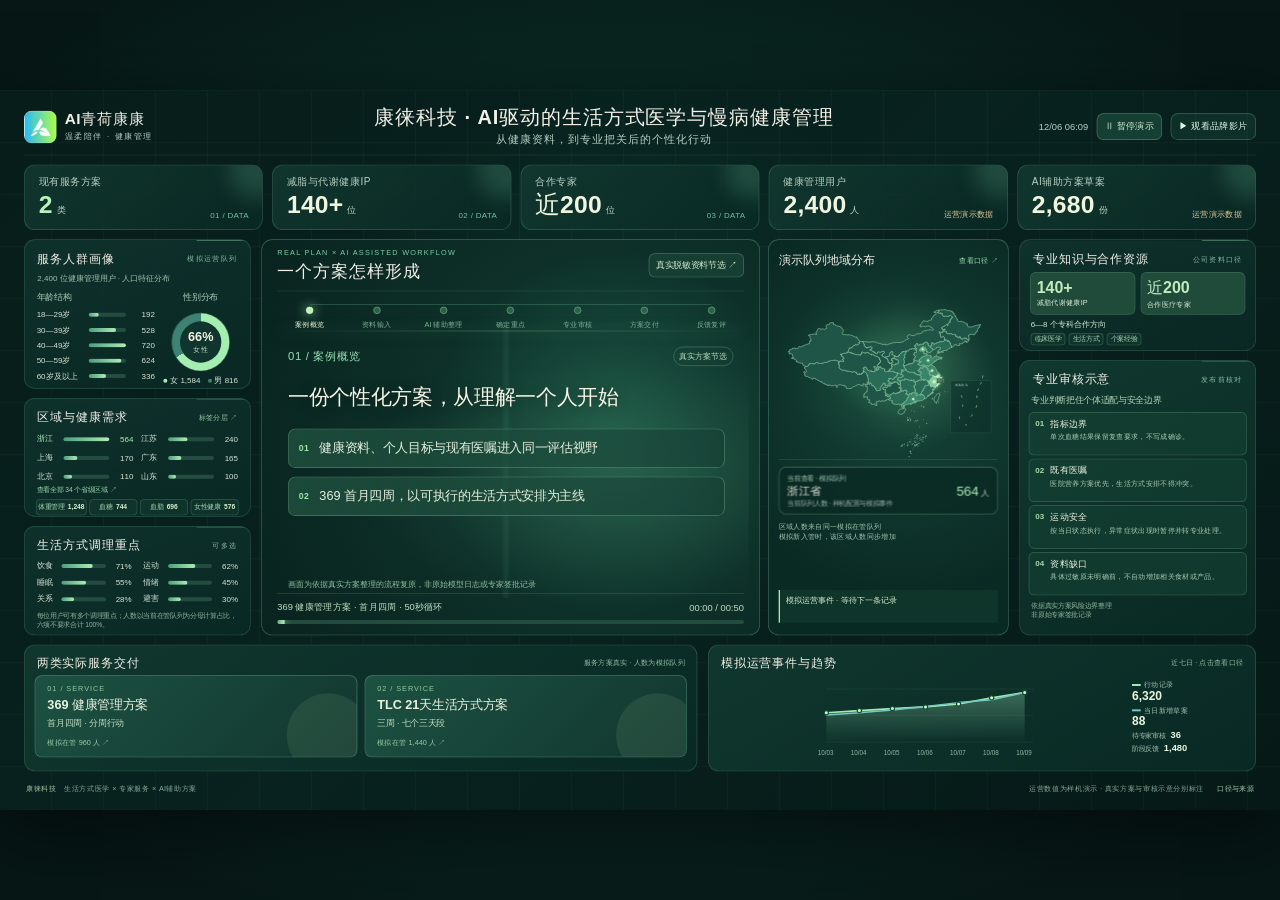
==== index.html @ 323fd31a "Publish V3 V4 and brand film" ====
<!doctype html>
<html lang="zh-CN">
<head>
  <meta charset="utf-8">
  <meta name="viewport" content="width=device-width,initial-scale=1">
  <meta name="theme-color" content="#071b19">
  <title>康徕科技 · AI健康服务动态数据大屏</title>
  <link rel="icon" href="assets/brand-icon.jpg">
  <link rel="stylesheet" href="style.css">
</head>
<body>
  <main id="screen" aria-label="康徕科技 AI健康服务动态数据大屏">
    <div class="loading">正在载入健康服务数据…</div>
  </main>
  <dialog id="detail-dialog" aria-labelledby="detail-title">
    <button class="close-detail" type="button" aria-label="关闭详情">×</button>
    <div class="detail-kicker">数据细分</div>
    <h2 id="detail-title"></h2>
    <div id="detail-content"></div>
  </dialog>
  <script type="module" src="app.js"></script>
</body>
</html>
---- style.css ----
:root{color-scheme:dark;font-family:"PingFang SC","Hiragino Sans GB","Microsoft YaHei",sans-serif;background:#061715;color:#f3f0e7;font-synthesis:none}
*{box-sizing:border-box}
html,body{margin:0;width:100%;height:100%;overflow:hidden}
body{background:radial-gradient(ellipse at 48% 46%,#103b36 0,#092823 42%,#061715 82%)}
button,a{font:inherit}button{cursor:pointer}
#screen{position:absolute;left:50%;top:50%;width:1920px;height:1080px;padding:28px 36px 20px;transform-origin:center center;background:radial-gradient(circle at 49% 38%,rgba(21,98,83,.25),transparent 37%),linear-gradient(135deg,#071d1a,#08221f 50%,#061917);display:grid;grid-template-rows:70px 98px 594px 190px 24px;gap:14px;overflow:hidden;box-shadow:0 30px 100px #0008}
#screen::before{content:"";position:absolute;inset:0;background-image:linear-gradient(90deg,transparent 97%,#b1dac908 98%),linear-gradient(0deg,transparent 97%,#b1dac908 98%);background-size:78px 78px;pointer-events:none}
#screen>*{position:relative;z-index:1;min-width:0}
.loading{display:grid;place-items:center;font-size:28px;color:#b6d3c8;grid-row:1/-1}
.topbar{display:flex;align-items:center;gap:22px;border-bottom:1px solid #7dbca339;padding-bottom:15px}
.brand{display:flex;align-items:center;gap:12px;width:330px;flex:none}
.brand img{width:49px;height:49px;object-fit:cover;border-radius:12px}
.brand-name{font-size:23px;font-weight:700;letter-spacing:.04em;line-height:1.1}
.brand-sub{font-size:12px;letter-spacing:.2em;color:#b4d2c3;margin-top:5px}
.title-wrap{flex:1;min-width:0;text-align:center}
.title-wrap h1{font-size:33px;letter-spacing:.09em;line-height:1.1;margin:0;white-space:nowrap;font-weight:600}
.title-wrap p{font-size:15px;color:#b6ccbf;letter-spacing:.13em;margin:8px 0 0}
.top-actions{display:flex;justify-content:flex-end;align-items:center;gap:13px;width:330px;flex:none}
.clock{font-variant-numeric:tabular-nums;color:#b6d1c4;font-size:14px;min-width:105px;text-align:right}
.video-link{padding:11px 17px;color:#daf8e4;background:#2c695835;border:1px solid #66b49473;border-radius:11px;text-decoration:none;font-size:15px;white-space:nowrap;transition:.25s}
.video-link:hover,.video-link:focus-visible{background:#3c886851;border-color:#9ff1b8}
.metrics{display:grid;grid-template-columns:1.38fr 1fr 1fr 1fr 1.15fr;gap:14px}
.metric{position:relative;text-align:left;border:1px solid #78bba04c;background:linear-gradient(140deg,#123a31db,#092a25cb);border-radius:16px;padding:14px 21px;overflow:hidden;transition:.25s}
.metric::before{content:"";position:absolute;width:85px;height:85px;right:-35px;top:-35px;background:#8ee4b42a;border-radius:50%;filter:blur(15px)}
.metric:hover,.metric:focus-visible{border-color:#a8efbb;transform:translateY(-2px)}
.metric-label{display:block;color:#b9d0c1;font-size:15px;letter-spacing:.05em;white-space:nowrap}
.metric-value{display:block;color:#f0f5df;font-size:37px;line-height:1.15;font-weight:650;margin-top:4px;font-variant-numeric:tabular-nums;letter-spacing:.01em}
.metric:first-child .metric-value{color:#b9f2bf}
.metric-unit{font-size:14px;color:#bed7c4;margin-left:6px;font-weight:400}
.metric-index{position:absolute;right:20px;bottom:14px;font-size:12px;color:#77bca1;letter-spacing:.14em}
.middle{display:grid;grid-template-columns:340px 1fr 355px;gap:16px;min-height:0}
.left-column,.right-column{display:grid;gap:14px;min-height:0}
.left-column{grid-template-rows:224px 178px 164px}
.right-column{grid-template-rows:176px 154px 236px}
.panel{border:1px solid #6eaa944b;border-radius:16px;background:linear-gradient(160deg,#10342ee0,#0a2925df);min-width:0;min-height:0;overflow:hidden;position:relative}
.panel::after{content:"";position:absolute;right:0;top:0;width:80px;height:1px;background:#a7e6bd8c}
.panel-head{display:flex;align-items:center;justify-content:space-between;padding:16px 19px 10px;min-height:48px}
.panel-head h2{font-size:18px;font-weight:600;letter-spacing:.08em;margin:0}
.panel-head span{font-size:11px;color:#84bda3;letter-spacing:.14em}
.panel-note{font-size:12px;color:#a1c1af;margin:0 19px 10px;line-height:1.4}
.profile-grid{display:grid;grid-template-columns:1.35fr .85fr;gap:13px;padding:0 18px}
.small-title{font-size:13px;color:#a8cbb8;margin-bottom:9px}
.age-row{display:grid;grid-template-columns:72px 1fr 37px;align-items:center;gap:6px;margin-bottom:6px;color:#d5e2d4;font-size:12px;white-space:nowrap}
.age-row .track,.lifestyle-row .track,.region-row .track{height:6px;background:#244c41;border-radius:9px;overflow:hidden}
.age-row .fill,.lifestyle-row .fill,.region-row .fill{height:100%;border-radius:9px;background:linear-gradient(90deg,#4b9c7e,#adecb4)}
.age-row strong{font-size:12px;text-align:right;font-variant-numeric:tabular-nums;font-weight:500}
.gender-wrap{display:flex;flex-direction:column;align-items:center;gap:6px}
.donut{width:86px;height:86px;border-radius:50%;display:grid;place-items:center;background:conic-gradient(#a5eeb2 0 var(--female),#3d8273 var(--female) 100%);box-shadow:0 0 0 1px #77bda05c}
.donut-inner{width:62px;height:62px;border-radius:50%;background:#10352e;display:grid;place-items:center;text-align:center;font-size:11px;color:#bad8c5;line-height:1.2}
.donut-inner strong{font-size:19px;color:#f3f2df;font-weight:600}
.gender-legend{display:flex;gap:11px;font-size:12px;color:#d7e7db;white-space:nowrap}.gender-legend b{font-weight:500}.female-dot,.male-dot{display:inline-block;width:6px;height:6px;border-radius:50%;margin-right:4px;vertical-align:middle}.female-dot{background:#a5eeb2}.male-dot{background:#3d8273}
.region-list{display:grid;grid-template-columns:1fr 1fr;gap:7px 12px;padding:0 18px}
.region-row{display:grid;grid-template-columns:35px 1fr 31px;gap:5px;align-items:center;border:0;background:transparent;color:#d7e5d8;padding:2px 0;text-align:left;font-size:12px}.region-row:hover,.region-row.active{color:#adf0b8}.region-row strong{text-align:right;font-weight:500}
.region-all{display:block;margin:3px 18px 0;padding:0;border:0;background:transparent;color:#9bd5ac;font-size:10px;text-align:left}.region-all:hover{text-decoration:underline}
.mini-link{font-size:11px;color:#91c9a5;background:transparent;border:0;padding:0}.mini-link:hover{text-decoration:underline}.need-chips{display:grid;grid-template-columns:repeat(4,1fr);gap:4px;margin:7px 17px 0}.need-chips button{font-size:10px;color:#a7d6b6;border:1px solid #5ca08464;border-radius:6px;padding:4px 2px;background:#1945375c;white-space:nowrap}.need-chips strong{font-weight:600;color:#d9f2cf;margin-left:2px}.need-chips button:hover{border-color:#a5dfad}
.lifestyle-grid{display:grid;grid-template-columns:1fr 1fr;gap:8px 17px;padding:0 18px}.lifestyle-row{display:grid;grid-template-columns:31px 1fr 33px;gap:6px;align-items:center;font-size:12px;color:#d7e4d6}.lifestyle-row strong{font-weight:500;text-align:right}.lifestyle-note{font-size:10px;color:#90b29f;padding:10px 18px 0;line-height:1.35}
.map-panel{background:radial-gradient(circle at 51% 48%,#16443a,#0b2924 70%);border:1px solid #76b69d5c;border-radius:16px;position:relative;overflow:hidden;display:grid;grid-template-rows:62px 1fr 92px}
.map-top{display:flex;align-items:flex-start;justify-content:space-between;padding:15px 20px 0;z-index:2}
.map-top h2{font-size:21px;margin:0;letter-spacing:.08em;font-weight:600}.map-top p{margin:6px 0 0;font-size:12px;color:#9ec3ad;letter-spacing:.04em}
.map-tabs{display:flex;gap:6px}.map-tab{padding:7px 10px;border-radius:7px;background:#2b5c4b69;color:#a8d5ba;font-size:12px;border:1px solid #70a78a52}.map-tab.active{background:#3779637c;border-color:#8ddab1;color:#e8fae4}
.map-content{min-height:0;position:relative}
.map-halo{position:absolute;inset:4% 13% 4% 9%;background:radial-gradient(ellipse,#3f9b7250,transparent 64%);filter:blur(22px);pointer-events:none}
#map-svg-host{position:absolute;inset:0}
#china-map{display:block;width:100%;height:100%;position:relative;z-index:1}
.province{fill:#1e5546;stroke:#82b898;stroke-width:1.2;vector-effect:non-scaling-stroke;transition:fill .4s,stroke .4s,filter .4s;cursor:pointer}
.province.tier-low{fill:#1e5546}.province.tier-mid{fill:#286c58}.province.tier-high{fill:#368568}.province:hover{fill:#428e6a;stroke:#c9f3ba}.province.active{fill:#7bc89a;stroke:#e9ffd0;filter:drop-shadow(0 0 8px #9ff4a7a8)}
.islands{fill:none;stroke:#74aa91;stroke-width:1.1;vector-effect:non-scaling-stroke;opacity:.8}
.map-label{font-size:14px;fill:#e7f7db;letter-spacing:1px;paint-order:stroke;stroke:#124031;stroke-width:3px;pointer-events:none}.map-muted-label{font-size:10px;fill:#a9ccba;letter-spacing:1px;pointer-events:none}
.map-pulse{fill:#b4f8af;stroke:#eaffdc;stroke-width:2;filter:drop-shadow(0 0 6px #d6ffc2)}
.map-info{position:absolute;z-index:2;right:16px;top:23px;width:194px;padding:13px 15px;border-radius:12px;background:#09251fda;border:1px solid #8aca9b77;backdrop-filter:blur(5px)}.map-info-label{font-size:12px;color:#a7c7b1}.map-info-name{font-size:21px;margin:4px 0 2px;font-weight:600}.map-info-value{font-size:23px;color:#b6f1bd;font-variant-numeric:tabular-nums}.map-info-value small{font-size:12px;color:#c7dbc9;margin-left:4px}.map-info-note{font-size:11px;color:#9eb6a9;line-height:1.3;margin-top:3px}
.map-legend{position:absolute;left:18px;bottom:8px;font-size:11px;color:#aac8b6;z-index:2}.map-legend i{display:inline-block;width:9px;height:9px;margin:0 4px 0 12px;border-radius:2px}.map-legend i:first-child{margin-left:0}.map-legend i.high{background:#368568}.map-legend i.mid{background:#286c58}.map-legend i.low{background:#1e5546}
.demand-strip{display:grid;grid-template-columns:1fr 1fr;gap:10px;margin:0 17px 13px}.demand-card{border:1px solid #689d7b5a;background:#0b2c27c7;border-radius:10px;padding:9px 13px;text-align:left;color:inherit;display:flex;align-items:center;justify-content:space-between;transition:.2s}.demand-card:hover{background:#164338}.demand-card span{font-size:12px;color:#bed3c0}.demand-card small{display:block;color:#82aa92;margin-top:5px;font-size:10px}.demand-card strong{color:#d0f4c8;font-size:23px;font-weight:600;white-space:nowrap;margin-left:10px}
.resource-list{padding:0 18px;display:grid;gap:7px}.resource-row{display:flex;justify-content:space-between;align-items:center;border:0;background:transparent;color:#dfecdc;text-align:left;padding:3px 0;gap:8px}.resource-row span{font-size:13px}.resource-row strong{color:#b6edbb;font-weight:600;font-size:16px;white-space:nowrap}.resource-row:hover span{text-decoration:underline}.resource-foot{font-size:11px;color:#96bba4;margin:7px 18px 0;line-height:1.3}
.knowledge-list{display:grid;gap:4px;padding:0 18px}.knowledge-row{display:flex;align-items:center;gap:9px;border:1px solid #5a9b7d48;border-radius:7px;padding:6px 9px;text-align:left;background:#1c493965;color:#e3ebdb}.knowledge-row:hover{background:#2c6b4b88}.knowledge-row b{font-size:12px;white-space:nowrap;font-weight:600;color:#c5efbf}.knowledge-row span{font-size:11px;color:#b4cbb8;white-space:nowrap;overflow:hidden;text-overflow:ellipsis}.knowledge-dot{width:6px;height:6px;background:#98dbaa;border-radius:50%;flex:none}
.ai-panel .panel-head{padding-bottom:6px}.ai-flow{display:grid;grid-template-columns:repeat(4,1fr);padding:0 15px;gap:0;position:relative;margin:2px 0 11px}.ai-flow::before{content:"";position:absolute;left:31px;right:31px;top:16px;height:1px;background:#4a9a75}.ai-flow::after{content:"";position:absolute;left:32px;right:65%;top:15px;height:2px;background:linear-gradient(90deg,transparent,#c1ffc8,transparent);filter:drop-shadow(0 0 5px #b8ffc1);animation:flow 4s linear infinite}.ai-step{position:relative;z-index:1;text-align:center;color:#87b39b;font-size:11px}.ai-step i{display:block;width:10px;height:10px;margin:11px auto 9px;border-radius:50%;background:#31674d;border:1px solid #83b99b}.ai-step.active{color:#e7f7df}.ai-step.active i{background:#c1ffc3;box-shadow:0 0 11px #baf9bd}.ai-step.done i{background:#73be92}
@keyframes flow{0%{transform:translateX(0);opacity:.1}50%{opacity:1}100%{transform:translateX(440px);opacity:0}}
.task-box{margin:0 17px;background:#0b2b25;border:1px solid #6ea7896e;border-radius:10px;padding:10px 12px;min-height:68px}.task-id{font-size:11px;color:#8abf9c;letter-spacing:.08em}.task-summary{font-size:13px;color:#e2eddc;line-height:1.3;margin-top:4px}.task-status{font-size:11px;color:#a9d8ae;margin-top:5px}.ai-stats{display:flex;justify-content:space-between;margin:8px 19px;color:#a8c2ad;font-size:11px}.ai-stats strong{color:#e1efda;font-size:13px;font-weight:500;margin-left:4px}
.latest-event{font-size:10px;color:#8ab59b;white-space:nowrap;overflow:hidden;text-overflow:ellipsis;margin:0 19px}
.bottom{display:grid;grid-template-columns:1.23fr 1fr;gap:16px;min-height:0}.service-panel,.trend-panel{border:1px solid #72a99054;border-radius:16px;background:linear-gradient(150deg,#10372e,#092924);overflow:hidden;min-height:0}.bottom-head{display:flex;align-items:center;justify-content:space-between;padding:14px 18px 7px}.bottom-head h2{font-size:18px;margin:0;font-weight:600;letter-spacing:.07em}.bottom-head span{font-size:11px;color:#8fbda2}.service-grid{display:grid;grid-template-columns:repeat(4,1fr);gap:9px;padding:0 15px 14px}.service-card{height:123px;border:1px solid #689f8063;border-radius:10px;background:linear-gradient(150deg,#184a3d,#11352e);color:inherit;text-align:left;padding:14px 13px;position:relative;overflow:hidden;transition:.25s}.service-card:hover{transform:translateY(-3px);border-color:#a9e8af}.service-card::after{content:"";position:absolute;right:-21px;bottom:-26px;width:80px;height:80px;border-radius:50%;background:#b1f3b412;filter:blur(4px)}.service-card.blue::after{background:#8ed8db24}.service-card.gold::after{background:#d9c98924}.service-card.rose::after{background:#ddb5bd24}.service-number{font-size:25px;color:#c5f2c1;line-height:1;font-weight:600}.service-number small{font-size:11px;font-weight:400;color:#9bc5aa;margin-left:4px}.service-name{font-size:14px;font-weight:600;margin-top:11px;white-space:nowrap}.service-sub{font-size:11px;color:#a8c4ae;margin-top:7px;white-space:nowrap}
.trend-body{display:grid;grid-template-columns:1fr 160px;gap:3px;padding:0 13px 8px;height:132px;min-height:0}#trend-svg-host{height:100%;min-height:0;overflow:hidden}.trend-chart{display:block;width:100%;height:100%}.chart-grid{stroke:#6aa68636;stroke-width:1}.chart-line{fill:none;stroke:#a2e9b1;stroke-width:3;stroke-linejoin:round;stroke-linecap:round}.chart-area{fill:url(#chartFade)}.chart-line-alt{fill:none;stroke:#73c8c2;stroke-width:2.5;stroke-linejoin:round;stroke-linecap:round}.chart-point{fill:#c7f6c5;stroke:#174638;stroke-width:2}.axis-label{font-size:11px;fill:#8fb9a2}.trend-side{display:flex;flex-direction:column;justify-content:center;gap:7px;font-size:11px;color:#a3c3ad}.trend-side strong{display:block;color:#e8f6de;font-size:22px;line-height:1.1;font-weight:600}.trend-key{display:inline-block;width:13px;height:3px;background:#a2e9b1;margin-right:5px;vertical-align:middle}.trend-key.alt{background:#73c8c2}
.footer{display:flex;justify-content:space-between;align-items:center;font-size:11px;color:#86ad97;letter-spacing:.04em;padding:0 3px}.footer strong{font-weight:500;color:#aac6ab}.footer-right{display:flex;gap:20px}.footer button{border:0;background:transparent;color:#a2cdb0;padding:0;cursor:pointer;font-size:11px}.footer button:hover{text-decoration:underline}
.brand{width:282px}.top-actions{width:390px}.title-wrap h1{font-size:30px;letter-spacing:.045em}.title-wrap p{font-size:16px}.clock{min-width:82px}.playback-control{padding:10px 11px;color:#d4f0d6;background:#143f32;border:1px solid #70b58e80;border-radius:10px;font-size:14px;white-space:nowrap}.playback-control:hover,.playback-control:focus-visible{border-color:#b4eebb;background:#1c5c43}.video-link{padding:10px 12px;font-size:14px}
.metrics{grid-template-columns:repeat(5,1fr)}.metric-index{letter-spacing:.04em}.metric:nth-last-child(-n+2) .metric-index{color:#e0c894}
.center-panel{display:grid;grid-template-columns:minmax(0,2.07fr) minmax(0,1fr);gap:12px;min-width:0;min-height:0}
.case-panel,.mini-map-panel{border:1px solid #79b99c6d;border-radius:16px;background:radial-gradient(circle at 58% 40%,#164438,#092923 75%);position:relative;min-width:0;min-height:0;overflow:hidden}
.case-panel{display:grid;grid-template-rows:77px 67px minmax(0,1fr) 40px 6px;padding:0 23px 16px;background:radial-gradient(circle at 71% 49%,#1d5846 0,#0d3028 46%,#09231f 100%)}
.case-panel::before{content:"";position:absolute;inset:125px 16px 55px;background:radial-gradient(ellipse at 74% 58%,#8fd9a51c,transparent 55%),linear-gradient(90deg,transparent 48%,#8ce4af12 49%,transparent 50%);pointer-events:none}
.case-head{display:flex;align-items:center;justify-content:space-between;gap:12px;border-bottom:1px solid #86b89b45;position:relative}.case-eyebrow{color:#7acda9;font-size:11px;letter-spacing:.17em}.case-head h2{font-size:25px;letter-spacing:.08em;margin:5px 0 0;font-weight:600}.case-head button{background:#173e32;border:1px solid #78b99373;border-radius:9px;color:#cbe8cd;font-size:13px;padding:8px 10px;white-space:nowrap}.case-head button:hover{border-color:#c0f3c5}
.case-rail{display:grid;grid-template-columns:repeat(7,1fr);align-items:center;position:relative;gap:3px}.case-rail::before{content:"";position:absolute;top:19px;left:7%;right:7%;height:1px;background:#5a9d7d81}.case-rail::after{content:"";position:absolute;top:18px;left:7%;width:var(--stage-progress);height:3px;background:linear-gradient(90deg,#6db88e,#c5f5b8);box-shadow:0 0 10px #9fe6ab;transition:width .75s ease}.case-rail-step{text-align:center;color:#7fae95;font-size:11px;position:relative;z-index:1;white-space:nowrap}.case-rail-step i{display:block;width:11px;height:11px;margin:13px auto 8px;border-radius:50%;background:#2a6249;border:1px solid #76a988}.case-rail-step.active{color:#f1f9df}.case-rail-step.active i{background:#c0f2b8;border-color:#e3ffd1;box-shadow:0 0 18px #a5edab}.case-rail-step.done i{background:#73ba8c}
#case-frame-host{min-height:0;position:relative}.case-frame{position:relative;z-index:1;height:100%;padding:16px 16px 8px;animation:caseEnter .75s ease both}.case-kicker{display:flex;align-items:center;justify-content:space-between;color:#96e2b5;font-size:17px;letter-spacing:.06em}.case-kicker span{font-size:12px;color:#bdd9bb;border:1px solid #77ad8e80;padding:5px 8px;border-radius:999px;letter-spacing:0}.case-frame h3{font-size:31px;line-height:1.35;font-weight:600;max-width:670px;margin:26px 0 26px;color:#f7f6e9;text-shadow:0 2px 20px #0005}.case-points{display:grid;gap:13px;max-width:655px}.case-point{display:flex;align-items:center;gap:15px;min-height:59px;padding:11px 15px;background:linear-gradient(90deg,#235844b3,#164035a3);border:1px solid #78b78d7c;border-radius:11px;font-size:19px;line-height:1.4;color:#e4f0de;animation:caseEnter .6s ease both}.case-point:nth-child(2){animation-delay:.18s}.case-point:nth-child(3){animation-delay:.36s}.case-point b{font-size:13px;color:#a0e5a9;letter-spacing:.06em}.case-boundary{position:absolute;left:16px;right:16px;bottom:4px;color:#91bea2;font-size:12px;line-height:1.3}.case-bottom{display:flex;justify-content:space-between;align-items:center;color:#c1dec2;font-size:14px;border-top:1px solid #82b49b3d}.case-bottom span:last-child{font-variant-numeric:tabular-nums}.case-progress{height:6px;border-radius:9px;background:#224c3d;overflow:hidden}.case-progress span{display:block;height:100%;width:0;background:linear-gradient(90deg,#64a987,#b6efb7);box-shadow:0 0 12px #baf0b4}
@keyframes caseEnter{from{opacity:0;transform:translateY(11px)}to{opacity:1;transform:translateY(0)}}
.mini-map-panel{display:flex;flex-direction:column;padding:18px 15px;gap:10px}.mini-map-head{display:flex;align-items:center;justify-content:space-between;gap:5px}.mini-map-head h2{font-size:18px;margin:0;white-space:nowrap}.mini-map-head button{background:transparent;border:0;color:#9cdeae;font-size:11px;padding:0;white-space:nowrap}.mini-map-visual{height:278px;position:relative;flex:none;background:radial-gradient(ellipse at center,#28684b61,transparent 69%);border-bottom:1px solid #65997748}.mini-map-panel #map-svg-host{position:absolute;inset:0}.mini-map-panel .map-info{position:static;right:auto;top:auto;width:auto;margin:0;padding:10px 12px;display:grid;grid-template-columns:1fr auto;column-gap:7px;align-items:center;background:#0a2a24cc}.mini-map-panel .map-info-label{grid-column:1/-1;font-size:10px}.mini-map-panel .map-info-name{font-size:17px;margin:0}.mini-map-panel .map-info-value{font-size:20px;text-align:right}.mini-map-panel .map-info-note{grid-column:1/-1;font-size:10px;margin:0}.mini-map-caption{font-size:11px;color:#9fc5ac;line-height:1.45}.demo-event{margin-top:auto;border-left:2px solid #a8e7ad;padding:8px 9px;background:#1b48385c;color:#d6eed2;font-size:12px;line-height:1.45;min-height:49px}.map-pulse.event-pulse{animation:eventPing 2.2s ease-out 1}@keyframes eventPing{0%{transform:scale(.75);filter:drop-shadow(0 0 0 #d6ffc2)}45%{transform:scale(1.7);filter:drop-shadow(0 0 12px #d6ffc2)}100%{transform:scale(1);filter:drop-shadow(0 0 6px #d6ffc2)}}
.right-column{grid-template-rows:167px minmax(0,1fr)}.right-column #audit-host{min-height:0}.resource-panel .panel-head{padding-bottom:6px}.resource-highlight{display:grid;grid-template-columns:1fr 1fr;gap:8px;padding:0 15px}.resource-highlight button{display:flex;flex-direction:column;align-items:flex-start;justify-content:center;gap:1px;min-height:62px;background:#204a3a;border:1px solid #6fa68659;border-radius:9px;padding:7px 9px;color:#dcebd9}.resource-highlight strong{color:#c1edbc;font-size:24px;font-weight:600}.resource-highlight span{font-size:11px;white-space:nowrap}.resource-band{color:#d4ebd0;font-size:12px;padding:7px 16px 1px}.knowledge-inline{color:#8fb69f;font-size:10px;padding:3px 16px;white-space:nowrap}
.audit-panel{height:100%;background:linear-gradient(150deg,#10382f,#092922);transition:border-color .5s,box-shadow .5s}.audit-panel.audit-focus{border-color:#b5ebaf;box-shadow:0 0 30px #a4e6a025 inset}.audit-intro{font-size:13px;color:#b4d4b8;padding:0 17px 9px}.audit-list{display:grid;gap:5px;padding:0 13px}.audit-item{display:flex;align-items:flex-start;gap:9px;border:1px solid #6aa1806b;background:#17443587;padding:7px 9px;border-radius:8px;min-height:65px}.audit-item b{color:#a9d9aa;font-size:12px;padding-top:2px}.audit-item strong{font-size:14px;color:#edf2e5}.audit-item p{font-size:11px;line-height:1.4;color:#accbb5;margin:3px 0 0}.audit-foot{font-size:10px;color:#8fb79e;line-height:1.35;padding:9px 17px}.audit-focus .audit-item{animation:caseEnter .55s ease both}.audit-focus .audit-item:nth-child(2){animation-delay:.2s}.audit-focus .audit-item:nth-child(3){animation-delay:.4s}.audit-focus .audit-item:nth-child(4){animation-delay:.6s}
.program-grid{display:grid;grid-template-columns:1fr 1fr;gap:11px;padding:0 15px}.program-card{height:123px;text-align:left;background:linear-gradient(135deg,#1c5242,#12362f);border:1px solid #78b49380;border-radius:11px;padding:13px 18px;color:#eaf0df;display:flex;flex-direction:column;align-items:flex-start;position:relative;overflow:hidden}.program-card::after{content:"";position:absolute;right:-20px;bottom:-30px;width:125px;height:125px;border-radius:50%;background:#c4efac17}.program-card:hover{border-color:#b9edb9;background:#205b47}.program-index{color:#91c9a1;font-size:11px;letter-spacing:.13em}.program-card strong{font-size:19px;margin-top:6px;white-space:nowrap}.program-cycle{font-size:13px;color:#c1dbbf;margin-top:5px}.program-count{font-size:11px;color:#9ccaa7;margin-top:auto}.trend-body{grid-template-columns:1fr 172px}.trend-side{gap:3px}.trend-side strong{font-size:18px}.trend-side>div:nth-child(n+3){font-size:10px}.trend-side>div:nth-child(n+3) strong{display:inline;font-size:14px;margin-left:5px}
.replay-overlay{position:absolute!important;inset:0;z-index:10!important;display:grid;place-items:center;background:#061d19e6;color:#e6f5df;font-size:34px;letter-spacing:.06em;opacity:0;pointer-events:none;transition:opacity .35s}.replay-overlay.show{opacity:1}
.metric::after{content:"";position:absolute;left:-28%;bottom:0;width:28%;height:2px;background:linear-gradient(90deg,transparent,#b9f3bb,transparent);box-shadow:0 0 12px #a9efbe;animation:metricTrace 9s linear infinite;pointer-events:none}.metric:nth-child(2)::after{animation-delay:-1.8s}.metric:nth-child(3)::after{animation-delay:-3.6s}.metric:nth-child(4)::after{animation-delay:-5.4s}.metric:nth-child(5)::after{animation-delay:-7.2s}
.resource-panel .knowledge-inline{display:flex;gap:5px;padding:3px 16px 0}.resource-panel .knowledge-inline span{color:#a7d6b4;border:1px solid #6fad8b63;background:#1b483957;border-radius:5px;padding:2px 5px;font-size:10px;line-height:1.2;white-space:nowrap}
.case-panel::after{content:"";position:absolute;left:23px;right:23px;top:23%;height:1px;background:linear-gradient(90deg,transparent,#9ee6b06b,transparent);box-shadow:0 0 20px #90dca48c;animation:caseScan 11s ease-in-out infinite;pointer-events:none}.mini-map-visual::after{content:"";position:absolute;inset:0;background:radial-gradient(circle at 63% 52%,#b5f0b31d,transparent 45%);animation:mapGlow 5s ease-in-out infinite;pointer-events:none}.map-pulse:not(.event-pulse){transform-box:fill-box;transform-origin:center;animation:markerBreath 3.7s ease-in-out infinite}.chart-line,.chart-line-alt{stroke-dasharray:1000;stroke-dashoffset:1000;animation:chartReveal 1.5s ease-out forwards}.chart-line-alt{animation-delay:.2s}
@keyframes metricTrace{to{left:100%}}@keyframes caseScan{0%,100%{top:23%;opacity:0}12%,80%{opacity:.4}50%{top:85%;opacity:.22}}@keyframes mapGlow{0%,100%{opacity:.45}50%{opacity:1}}@keyframes markerBreath{0%,100%{transform:scale(.8);opacity:.7}50%{transform:scale(1.25);opacity:1}}@keyframes chartReveal{to{stroke-dashoffset:0}}
.data-flash{animation:dataFlash 1.3s ease-out}.data-flash .metric-value,.data-flash .program-count{color:#d9ffd2;text-shadow:0 0 14px #bbf5af}@keyframes dataFlash{0%{box-shadow:0 0 0 1px #b9f0b9,0 0 27px #a6ebb45c;background-color:#2b6d4b55}100%{box-shadow:0 0 0 0 transparent;background-color:transparent}}
dialog{width:640px;max-width:90vw;max-height:78vh;overflow:auto;padding:28px 32px;background:linear-gradient(145deg,#123d34,#092b26);border:1px solid #9bd8aa;border-radius:18px;color:#f3f3e6;box-shadow:0 30px 80px #000b}dialog::backdrop{background:#041310c7;backdrop-filter:blur(5px)}.close-detail{position:absolute;right:17px;top:12px;border:0;background:transparent;color:#c4e7cb;font-size:27px}.detail-kicker{color:#8cc7a3;font-size:12px;letter-spacing:.18em}dialog h2{font-size:25px;margin:9px 0 17px;font-weight:600}dialog p{font-size:15px;color:#c4d9c9;line-height:1.75;margin:8px 0}dialog .detail-row{display:flex;justify-content:space-between;border-top:1px solid #80af8a48;padding:11px 0;font-size:14px;color:#dcead8}dialog .detail-row strong{color:#c2f1bf;font-weight:600}dialog .detail-foot{font-size:12px;color:#95baa1;margin-top:17px;line-height:1.5}dialog a{color:#ace6be}
@media (prefers-reduced-motion:reduce){*,*::before,*::after{animation-duration:.01ms!important;transition-duration:.01ms!important}}
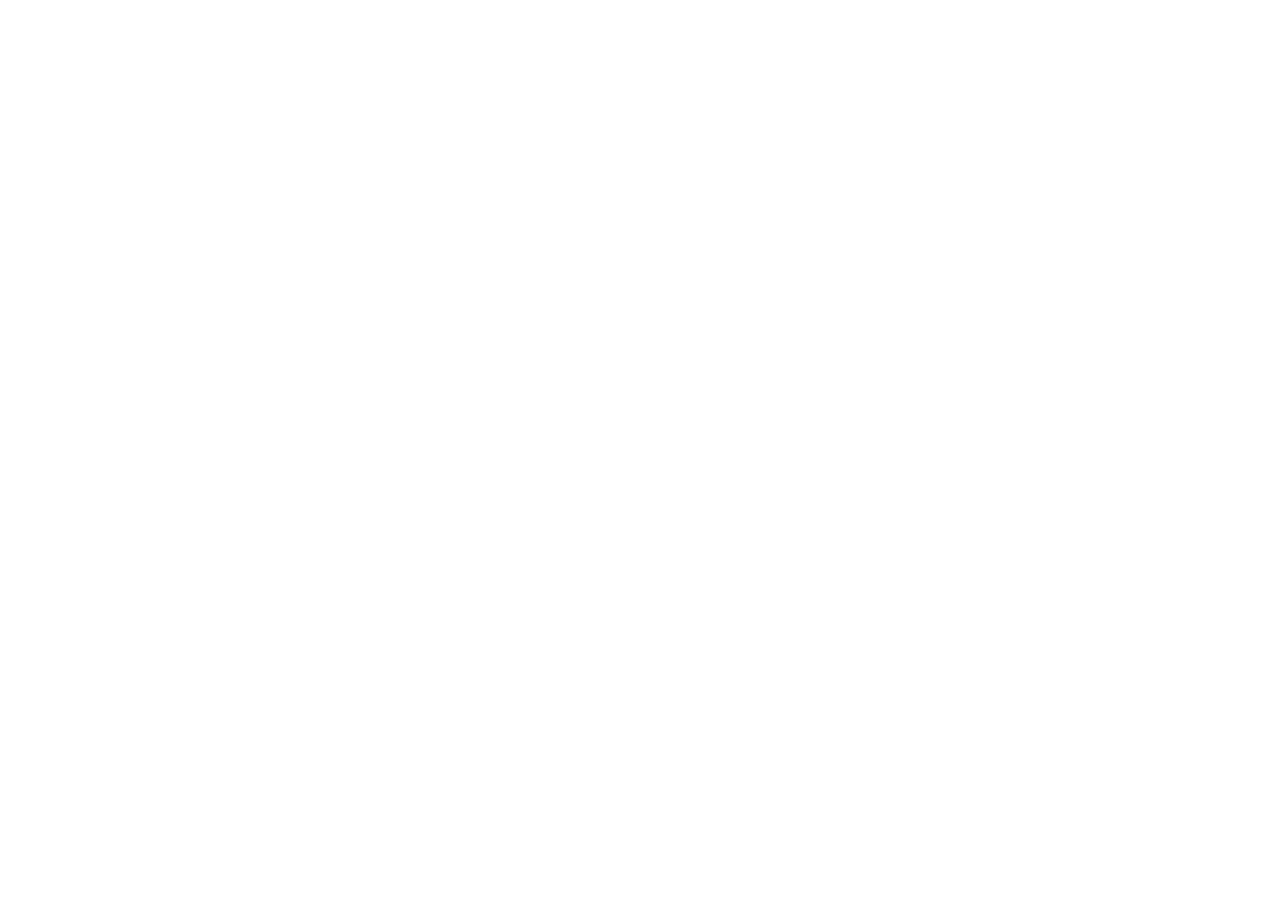
==== commit 73f33004: "Point dashboard entry to current public V4" ====
--- a/index.html
+++ b/index.html
@@ -1,23 +1,2 @@
 <!doctype html>
-<html lang="zh-CN">
-<head>
-  <meta charset="utf-8">
-  <meta name="viewport" content="width=device-width,initial-scale=1">
-  <meta name="theme-color" content="#071b19">
-  <title>康徕科技 · AI健康服务动态数据大屏</title>
-  <link rel="icon" href="assets/brand-icon.jpg">
-  <link rel="stylesheet" href="style.css">
-</head>
-<body>
-  <main id="screen" aria-label="康徕科技 AI健康服务动态数据大屏">
-    <div class="loading">正在载入健康服务数据…</div>
-  </main>
-  <dialog id="detail-dialog" aria-labelledby="detail-title">
-    <button class="close-detail" type="button" aria-label="关闭详情">×</button>
-    <div class="detail-kicker">数据细分</div>
-    <h2 id="detail-title"></h2>
-    <div id="detail-content"></div>
-  </dialog>
-  <script type="module" src="app.js"></script>
-</body>
-</html>
+<html lang="zh-CN"><head><meta charset="utf-8"><meta name="viewport" content="width=device-width,initial-scale=1"><title>青荷康康 · 数据大屏</title><meta http-equiv="refresh" content="0;url=https://kanglai-dashboard-v3-v4-1011.mystic-dune-4929.chatgpt.site/"></head><body><p>正在打开<a href="https://kanglai-dashboard-v3-v4-1011.mystic-dune-4929.chatgpt.site/">青荷康康数据大屏</a>…</p><script>location.replace("https://kanglai-dashboard-v3-v4-1011.mystic-dune-4929.chatgpt.site/")</script></body></html>
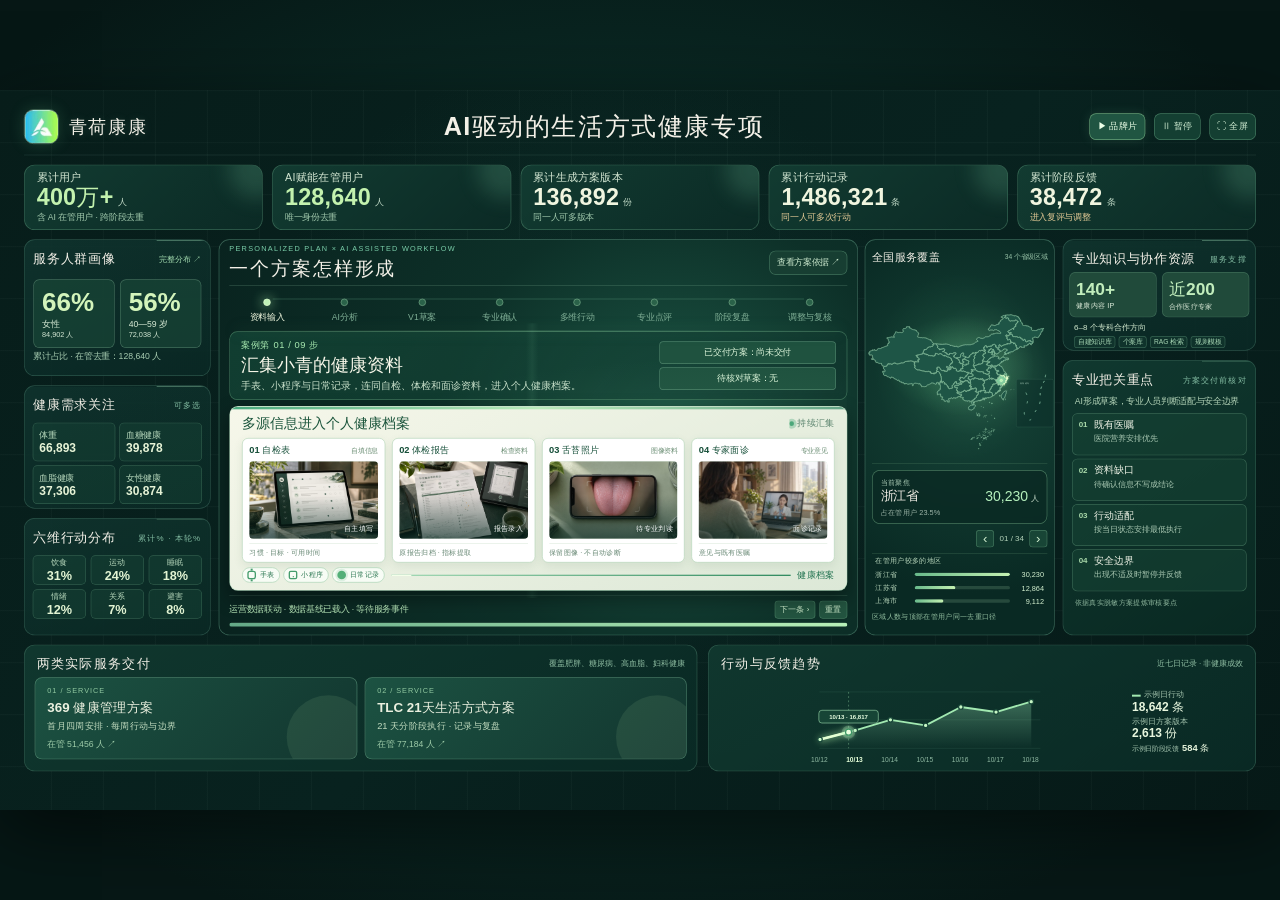
==== commit 877f10d5: "Publish dashboard and film directly on GitHub Pages" ====
--- a/index.html
+++ b/index.html
@@ -1,2 +1,29 @@
 <!doctype html>
-<html lang="zh-CN"><head><meta charset="utf-8"><meta name="viewport" content="width=device-width,initial-scale=1"><title>青荷康康 · 数据大屏</title><meta http-equiv="refresh" content="0;url=https://kanglai-dashboard-v3-v4-1011.mystic-dune-4929.chatgpt.site/"></head><body><p>正在打开<a href="https://kanglai-dashboard-v3-v4-1011.mystic-dune-4929.chatgpt.site/">青荷康康数据大屏</a>…</p><script>location.replace("https://kanglai-dashboard-v3-v4-1011.mystic-dune-4929.chatgpt.site/")</script></body></html>
+<html lang="zh-CN">
+<head>
+  <meta charset="utf-8">
+  <meta name="viewport" content="width=device-width,initial-scale=1">
+  <meta name="theme-color" content="#071b19">
+  <title>康徕科技 · AI健康服务动态数据大屏</title>
+  <link rel="icon" href="assets/brand-icon.jpg">
+  <link rel="stylesheet" href="style.css">
+</head>
+<body>
+  <main id="screen" aria-label="康徕科技 AI健康服务动态数据大屏">
+    <div class="loading">正在载入健康服务数据…</div>
+  </main>
+  <dialog id="detail-dialog" aria-labelledby="detail-title">
+    <button class="close-detail" type="button" aria-label="关闭详情">×</button>
+    <div class="detail-kicker">数据细分</div>
+    <h2 id="detail-title"></h2>
+    <div id="detail-content"></div>
+  </dialog>
+  <dialog id="brand-film-dialog" class="film-dialog" aria-labelledby="film-title">
+    <div class="film-head"><h2 id="film-title">青荷康康 · 品牌片</h2><button id="close-brand-film" type="button" aria-label="关闭品牌片">×</button></div>
+    <video id="brand-film-video" controls playsinline preload="metadata" poster="assets/brand-film-poster.png">
+      当前浏览器无法播放此视频。
+    </video>
+  </dialog>
+  <script type="module" src="app.js"></script>
+</body>
+</html>
--- a/style.css
+++ b/style.css
@@ -0,0 +1,574 @@
+:root{color-scheme:dark;font-family:"PingFang SC","Hiragino Sans GB","Microsoft YaHei",sans-serif;background:#061715;color:#f3f0e7;font-synthesis:none}
+*{box-sizing:border-box}
+html,body{margin:0;width:100%;height:100%;overflow:hidden}
+body{background:radial-gradient(ellipse at 48% 46%,#103b36 0,#092823 42%,#061715 82%)}
+button,a{font:inherit}button{cursor:pointer}
+#screen{position:absolute;left:50%;top:50%;width:1920px;height:1080px;padding:28px 36px 20px;transform-origin:center center;background:radial-gradient(circle at 49% 38%,rgba(21,98,83,.25),transparent 37%),linear-gradient(135deg,#071d1a,#08221f 50%,#061917);display:grid;grid-template-rows:70px 98px 594px 190px;gap:14px;overflow:hidden;box-shadow:0 30px 100px #0008}
+#screen::before{content:"";position:absolute;inset:0;background-image:linear-gradient(90deg,transparent 97%,#b1dac908 98%),linear-gradient(0deg,transparent 97%,#b1dac908 98%);background-size:78px 78px;pointer-events:none}
+#screen>*{position:relative;z-index:1;min-width:0}
+.loading{display:grid;place-items:center;font-size:28px;color:#b6d3c8;grid-row:1/-1}
+.topbar{display:flex;align-items:center;gap:22px;border-bottom:1px solid #7dbca339;padding-bottom:15px}
+.brand{display:flex;align-items:center;gap:15px;width:282px;flex:none}
+.brand img{width:52px;height:52px;object-fit:cover;border-radius:14px;border:1px solid #b9f2c780;box-shadow:0 0 24px #7de6a32b}
+.brand-name{font-size:27px;font-weight:650;letter-spacing:.09em;line-height:1;white-space:nowrap;text-shadow:0 2px 15px #a7e8c02b}
+.title-wrap{flex:1;min-width:0;text-align:center}
+.title-wrap h1{font-size:38px;letter-spacing:.05em;line-height:1.1;margin:0;white-space:nowrap;font-weight:650}
+.top-actions{display:flex;justify-content:flex-end;align-items:center;gap:13px;width:330px;flex:none}
+.clock{font-variant-numeric:tabular-nums;color:#b6d1c4;font-size:14px;min-width:105px;text-align:right}
+.video-link{padding:11px 17px;color:#daf8e4;background:#2c695835;border:1px solid #66b49473;border-radius:11px;text-decoration:none;font-size:15px;white-space:nowrap;transition:.25s}
+.video-link:hover,.video-link:focus-visible{background:#3c886851;border-color:#9ff1b8}
+.metrics{display:grid;grid-template-columns:1.38fr 1fr 1fr 1fr 1.15fr;gap:14px}
+.metric{position:relative;text-align:left;border:1px solid #78bba04c;background:linear-gradient(140deg,#123a31db,#092a25cb);border-radius:16px;padding:14px 21px;overflow:hidden;transition:.25s}
+.metric::before{content:"";position:absolute;width:85px;height:85px;right:-35px;top:-35px;background:#8ee4b42a;border-radius:50%;filter:blur(15px)}
+.metric:hover,.metric:focus-visible{border-color:#a8efbb;transform:translateY(-2px)}
+.metric-label{display:block;color:#b9d0c1;font-size:15px;letter-spacing:.05em;white-space:nowrap}
+.metric-value{display:block;color:#f0f5df;font-size:37px;line-height:1.15;font-weight:650;margin-top:4px;font-variant-numeric:tabular-nums;letter-spacing:.01em}
+.metric:first-child .metric-value{color:#b9f2bf}
+.metric-unit{font-size:14px;color:#bed7c4;margin-left:6px;font-weight:400}
+.metric-index{position:absolute;right:20px;bottom:14px;font-size:12px;color:#77bca1;letter-spacing:.14em}
+.middle{display:grid;grid-template-columns:340px 1fr 355px;gap:16px;min-height:0}
+.left-column,.right-column{display:grid;gap:14px;min-height:0}
+.left-column{grid-template-rows:224px 178px 164px}
+.right-column{grid-template-rows:176px 154px 236px}
+.panel{border:1px solid #6eaa944b;border-radius:16px;background:linear-gradient(160deg,#10342ee0,#0a2925df);min-width:0;min-height:0;overflow:hidden;position:relative}
+.panel::after{content:"";position:absolute;right:0;top:0;width:80px;height:1px;background:#a7e6bd8c}
+.panel-head{display:flex;align-items:center;justify-content:space-between;padding:16px 19px 10px;min-height:48px}
+.panel-head h2{font-size:18px;font-weight:600;letter-spacing:.08em;margin:0}
+.panel-head span{font-size:11px;color:#84bda3;letter-spacing:.14em}
+.panel-note{font-size:12px;color:#a1c1af;margin:0 19px 10px;line-height:1.4}
+.profile-grid{display:grid;grid-template-columns:1.35fr .85fr;gap:13px;padding:0 18px}
+.small-title{font-size:13px;color:#a8cbb8;margin-bottom:9px}
+.age-row{display:grid;grid-template-columns:72px 1fr 37px;align-items:center;gap:6px;margin-bottom:6px;color:#d5e2d4;font-size:12px;white-space:nowrap}
+.age-row .track,.lifestyle-row .track,.region-row .track{height:6px;background:#244c41;border-radius:9px;overflow:hidden}
+.age-row .fill,.lifestyle-row .fill,.region-row .fill{height:100%;border-radius:9px;background:linear-gradient(90deg,#4b9c7e,#adecb4)}
+.age-row strong{font-size:12px;text-align:right;font-variant-numeric:tabular-nums;font-weight:500}
+.gender-wrap{display:flex;flex-direction:column;align-items:center;gap:6px}
+.donut{width:86px;height:86px;border-radius:50%;display:grid;place-items:center;background:conic-gradient(#a5eeb2 0 var(--female),#3d8273 var(--female) 100%);box-shadow:0 0 0 1px #77bda05c}
+.donut-inner{width:62px;height:62px;border-radius:50%;background:#10352e;display:grid;place-items:center;text-align:center;font-size:11px;color:#bad8c5;line-height:1.2}
+.donut-inner strong{font-size:19px;color:#f3f2df;font-weight:600}
+.gender-legend{display:flex;gap:11px;font-size:12px;color:#d7e7db;white-space:nowrap}.gender-legend b{font-weight:500}.female-dot,.male-dot{display:inline-block;width:6px;height:6px;border-radius:50%;margin-right:4px;vertical-align:middle}.female-dot{background:#a5eeb2}.male-dot{background:#3d8273}
+.region-list{display:grid;grid-template-columns:1fr 1fr;gap:7px 12px;padding:0 18px}
+.region-row{display:grid;grid-template-columns:35px 1fr 31px;gap:5px;align-items:center;border:0;background:transparent;color:#d7e5d8;padding:2px 0;text-align:left;font-size:12px}.region-row:hover,.region-row.active{color:#adf0b8}.region-row strong{text-align:right;font-weight:500}
+.region-all{display:block;margin:3px 18px 0;padding:0;border:0;background:transparent;color:#9bd5ac;font-size:10px;text-align:left}.region-all:hover{text-decoration:underline}
+.mini-link{font-size:11px;color:#91c9a5;background:transparent;border:0;padding:0}.mini-link:hover{text-decoration:underline}.need-chips{display:grid;grid-template-columns:repeat(4,1fr);gap:4px;margin:7px 17px 0}.need-chips button{font-size:10px;color:#a7d6b6;border:1px solid #5ca08464;border-radius:6px;padding:4px 2px;background:#1945375c;white-space:nowrap}.need-chips strong{font-weight:600;color:#d9f2cf;margin-left:2px}.need-chips button:hover{border-color:#a5dfad}
+.lifestyle-grid{display:grid;grid-template-columns:1fr 1fr;gap:8px 17px;padding:0 18px}.lifestyle-row{display:grid;grid-template-columns:31px 1fr 33px;gap:6px;align-items:center;font-size:12px;color:#d7e4d6}.lifestyle-row strong{font-weight:500;text-align:right}.lifestyle-note{font-size:10px;color:#90b29f;padding:10px 18px 0;line-height:1.35}
+.map-panel{background:radial-gradient(circle at 51% 48%,#16443a,#0b2924 70%);border:1px solid #76b69d5c;border-radius:16px;position:relative;overflow:hidden;display:grid;grid-template-rows:62px 1fr 92px}
+.map-top{display:flex;align-items:flex-start;justify-content:space-between;padding:15px 20px 0;z-index:2}
+.map-top h2{font-size:21px;margin:0;letter-spacing:.08em;font-weight:600}.map-top p{margin:6px 0 0;font-size:12px;color:#9ec3ad;letter-spacing:.04em}
+.map-tabs{display:flex;gap:6px}.map-tab{padding:7px 10px;border-radius:7px;background:#2b5c4b69;color:#a8d5ba;font-size:12px;border:1px solid #70a78a52}.map-tab.active{background:#3779637c;border-color:#8ddab1;color:#e8fae4}
+.map-content{min-height:0;position:relative}
+.map-halo{position:absolute;inset:4% 13% 4% 9%;background:radial-gradient(ellipse,#3f9b7250,transparent 64%);filter:blur(22px);pointer-events:none}
+#map-svg-host{position:absolute;inset:0}
+#china-map{display:block;width:100%;height:100%;position:relative;z-index:1}
+.province{fill:#1e5546;stroke:#82b898;stroke-width:1.2;vector-effect:non-scaling-stroke;transition:fill .4s,stroke .4s,filter .4s;cursor:pointer}
+.province.tier-low{fill:#1e5546}.province.tier-mid{fill:#286c58}.province.tier-high{fill:#368568}.province:hover{fill:#428e6a;stroke:#c9f3ba}.province.active{fill:#7bc89a;stroke:#e9ffd0;filter:drop-shadow(0 0 8px #9ff4a7a8)}
+.islands{fill:none;stroke:#74aa91;stroke-width:1.1;vector-effect:non-scaling-stroke;opacity:.8}
+.map-label{font-size:14px;fill:#e7f7db;letter-spacing:1px;paint-order:stroke;stroke:#124031;stroke-width:3px;pointer-events:none}.map-muted-label{font-size:10px;fill:#a9ccba;letter-spacing:1px;pointer-events:none}
+.map-pulse{fill:#b4f8af;stroke:#eaffdc;stroke-width:2;filter:drop-shadow(0 0 6px #d6ffc2)}
+.map-info{position:absolute;z-index:2;right:16px;top:23px;width:194px;padding:13px 15px;border-radius:12px;background:#09251fda;border:1px solid #8aca9b77;backdrop-filter:blur(5px)}.map-info-label{font-size:12px;color:#a7c7b1}.map-info-name{font-size:21px;margin:4px 0 2px;font-weight:600}.map-info-value{font-size:23px;color:#b6f1bd;font-variant-numeric:tabular-nums}.map-info-value small{font-size:12px;color:#c7dbc9;margin-left:4px}.map-info-note{font-size:11px;color:#9eb6a9;line-height:1.3;margin-top:3px}
+.map-legend{position:absolute;left:18px;bottom:8px;font-size:11px;color:#aac8b6;z-index:2}.map-legend i{display:inline-block;width:9px;height:9px;margin:0 4px 0 12px;border-radius:2px}.map-legend i:first-child{margin-left:0}.map-legend i.high{background:#368568}.map-legend i.mid{background:#286c58}.map-legend i.low{background:#1e5546}
+.demand-strip{display:grid;grid-template-columns:1fr 1fr;gap:10px;margin:0 17px 13px}.demand-card{border:1px solid #689d7b5a;background:#0b2c27c7;border-radius:10px;padding:9px 13px;text-align:left;color:inherit;display:flex;align-items:center;justify-content:space-between;transition:.2s}.demand-card:hover{background:#164338}.demand-card span{font-size:12px;color:#bed3c0}.demand-card small{display:block;color:#82aa92;margin-top:5px;font-size:10px}.demand-card strong{color:#d0f4c8;font-size:23px;font-weight:600;white-space:nowrap;margin-left:10px}
+.resource-list{padding:0 18px;display:grid;gap:7px}.resource-row{display:flex;justify-content:space-between;align-items:center;border:0;background:transparent;color:#dfecdc;text-align:left;padding:3px 0;gap:8px}.resource-row span{font-size:13px}.resource-row strong{color:#b6edbb;font-weight:600;font-size:16px;white-space:nowrap}.resource-row:hover span{text-decoration:underline}.resource-foot{font-size:11px;color:#96bba4;margin:7px 18px 0;line-height:1.3}
+.knowledge-list{display:grid;gap:4px;padding:0 18px}.knowledge-row{display:flex;align-items:center;gap:9px;border:1px solid #5a9b7d48;border-radius:7px;padding:6px 9px;text-align:left;background:#1c493965;color:#e3ebdb}.knowledge-row:hover{background:#2c6b4b88}.knowledge-row b{font-size:12px;white-space:nowrap;font-weight:600;color:#c5efbf}.knowledge-row span{font-size:11px;color:#b4cbb8;white-space:nowrap;overflow:hidden;text-overflow:ellipsis}.knowledge-dot{width:6px;height:6px;background:#98dbaa;border-radius:50%;flex:none}
+.ai-panel .panel-head{padding-bottom:6px}.ai-flow{display:grid;grid-template-columns:repeat(4,1fr);padding:0 15px;gap:0;position:relative;margin:2px 0 11px}.ai-flow::before{content:"";position:absolute;left:31px;right:31px;top:16px;height:1px;background:#4a9a75}.ai-flow::after{content:"";position:absolute;left:32px;right:65%;top:15px;height:2px;background:linear-gradient(90deg,transparent,#c1ffc8,transparent);filter:drop-shadow(0 0 5px #b8ffc1);animation:flow 4s linear infinite}.ai-step{position:relative;z-index:1;text-align:center;color:#87b39b;font-size:11px}.ai-step i{display:block;width:10px;height:10px;margin:11px auto 9px;border-radius:50%;background:#31674d;border:1px solid #83b99b}.ai-step.active{color:#e7f7df}.ai-step.active i{background:#c1ffc3;box-shadow:0 0 11px #baf9bd}.ai-step.done i{background:#73be92}
+@keyframes flow{0%{transform:translateX(0);opacity:.1}50%{opacity:1}100%{transform:translateX(440px);opacity:0}}
+.task-box{margin:0 17px;background:#0b2b25;border:1px solid #6ea7896e;border-radius:10px;padding:10px 12px;min-height:68px}.task-id{font-size:11px;color:#8abf9c;letter-spacing:.08em}.task-summary{font-size:13px;color:#e2eddc;line-height:1.3;margin-top:4px}.task-status{font-size:11px;color:#a9d8ae;margin-top:5px}.ai-stats{display:flex;justify-content:space-between;margin:8px 19px;color:#a8c2ad;font-size:11px}.ai-stats strong{color:#e1efda;font-size:13px;font-weight:500;margin-left:4px}
+.latest-event{font-size:10px;color:#8ab59b;white-space:nowrap;overflow:hidden;text-overflow:ellipsis;margin:0 19px}
+.bottom{display:grid;grid-template-columns:1.23fr 1fr;gap:16px;min-height:0}.service-panel,.trend-panel{border:1px solid #72a99054;border-radius:16px;background:linear-gradient(150deg,#10372e,#092924);overflow:hidden;min-height:0}.bottom-head{display:flex;align-items:center;justify-content:space-between;padding:14px 18px 7px}.bottom-head h2{font-size:18px;margin:0;font-weight:600;letter-spacing:.07em}.bottom-head span{font-size:11px;color:#8fbda2}.service-grid{display:grid;grid-template-columns:repeat(4,1fr);gap:9px;padding:0 15px 14px}.service-card{height:123px;border:1px solid #689f8063;border-radius:10px;background:linear-gradient(150deg,#184a3d,#11352e);color:inherit;text-align:left;padding:14px 13px;position:relative;overflow:hidden;transition:.25s}.service-card:hover{transform:translateY(-3px);border-color:#a9e8af}.service-card::after{content:"";position:absolute;right:-21px;bottom:-26px;width:80px;height:80px;border-radius:50%;background:#b1f3b412;filter:blur(4px)}.service-card.blue::after{background:#8ed8db24}.service-card.gold::after{background:#d9c98924}.service-card.rose::after{background:#ddb5bd24}.service-number{font-size:25px;color:#c5f2c1;line-height:1;font-weight:600}.service-number small{font-size:11px;font-weight:400;color:#9bc5aa;margin-left:4px}.service-name{font-size:14px;font-weight:600;margin-top:11px;white-space:nowrap}.service-sub{font-size:11px;color:#a8c4ae;margin-top:7px;white-space:nowrap}
+.trend-body{display:grid;grid-template-columns:1fr 160px;gap:3px;padding:0 13px 8px;height:132px;min-height:0}#trend-svg-host{height:100%;min-height:0;overflow:hidden}.trend-chart{display:block;width:100%;height:100%}.chart-grid{stroke:#6aa68636;stroke-width:1}.chart-line{fill:none;stroke:#a2e9b1;stroke-width:3;stroke-linejoin:round;stroke-linecap:round}.chart-area{fill:url(#chartFade)}.chart-line-alt{fill:none;stroke:#73c8c2;stroke-width:2.5;stroke-linejoin:round;stroke-linecap:round}.chart-point{fill:#c7f6c5;stroke:#174638;stroke-width:2}.axis-label{font-size:11px;fill:#8fb9a2}.trend-side{display:flex;flex-direction:column;justify-content:center;gap:7px;font-size:11px;color:#a3c3ad}.trend-side strong{display:block;color:#e8f6de;font-size:22px;line-height:1.1;font-weight:600}.trend-key{display:inline-block;width:13px;height:3px;background:#a2e9b1;margin-right:5px;vertical-align:middle}.trend-key.alt{background:#73c8c2}
+.top-actions{width:390px}.clock{min-width:82px}.playback-control{padding:10px 11px;color:#d4f0d6;background:#143f32;border:1px solid #70b58e80;border-radius:10px;font-size:14px;white-space:nowrap}.playback-control:hover,.playback-control:focus-visible{border-color:#b4eebb;background:#1c5c43}.video-link{padding:10px 12px;font-size:14px}
+.brand-film-button{background:#205542;border-color:#9ee0a28c;color:#ecffe8;box-shadow:0 0 18px #87d8a222}
+.metrics{grid-template-columns:repeat(5,1fr)}.metric-index{letter-spacing:.04em}.metric:nth-last-child(-n+2) .metric-index{color:#e0c894}
+.center-panel{display:grid;grid-template-columns:minmax(0,2.07fr) minmax(0,1fr);gap:12px;min-width:0;min-height:0}
+.case-panel,.mini-map-panel{border:1px solid #79b99c6d;border-radius:16px;background:radial-gradient(circle at 58% 40%,#164438,#092923 75%);position:relative;min-width:0;min-height:0;overflow:hidden}
+.case-panel{display:grid;grid-template-rows:77px 67px minmax(0,1fr) 40px 6px;padding:0 23px 16px;background:radial-gradient(circle at 71% 49%,#1d5846 0,#0d3028 46%,#09231f 100%)}
+.case-panel::before{content:"";position:absolute;inset:125px 16px 55px;background:radial-gradient(ellipse at 74% 58%,#8fd9a51c,transparent 55%),linear-gradient(90deg,transparent 48%,#8ce4af12 49%,transparent 50%);pointer-events:none}
+.case-head{display:flex;align-items:center;justify-content:space-between;gap:12px;border-bottom:1px solid #86b89b45;position:relative}.case-eyebrow{color:#7acda9;font-size:11px;letter-spacing:.17em}.case-head h2{font-size:25px;letter-spacing:.08em;margin:5px 0 0;font-weight:600}.case-head button{background:#173e32;border:1px solid #78b99373;border-radius:9px;color:#cbe8cd;font-size:13px;padding:8px 10px;white-space:nowrap}.case-head button:hover{border-color:#c0f3c5}
+.case-rail{display:grid;grid-template-columns:repeat(7,1fr);align-items:center;position:relative;gap:3px}.case-rail::before{content:"";position:absolute;top:19px;left:7%;right:7%;height:1px;background:#5a9d7d81}.case-rail::after{content:"";position:absolute;top:18px;left:7%;width:var(--stage-progress);height:3px;background:linear-gradient(90deg,#6db88e,#c5f5b8);box-shadow:0 0 10px #9fe6ab;transition:width .75s ease}.case-rail-step{text-align:center;color:#7fae95;font-size:11px;position:relative;z-index:1;white-space:nowrap}.case-rail-step i{display:block;width:11px;height:11px;margin:13px auto 8px;border-radius:50%;background:#2a6249;border:1px solid #76a988}.case-rail-step.active{color:#f1f9df}.case-rail-step.active i{background:#c0f2b8;border-color:#e3ffd1;box-shadow:0 0 18px #a5edab}.case-rail-step.done i{background:#73ba8c}
+#case-frame-host{min-height:0;position:relative}.case-frame{position:relative;z-index:1;height:100%;padding:16px 16px 8px;animation:caseEnter .75s ease both}.case-kicker{display:flex;align-items:center;justify-content:space-between;color:#96e2b5;font-size:17px;letter-spacing:.06em}.case-kicker span{font-size:12px;color:#bdd9bb;border:1px solid #77ad8e80;padding:5px 8px;border-radius:999px;letter-spacing:0}.case-frame h3{font-size:31px;line-height:1.35;font-weight:600;max-width:670px;margin:26px 0 26px;color:#f7f6e9;text-shadow:0 2px 20px #0005}.case-points{display:grid;gap:13px;max-width:655px}.case-point{display:flex;align-items:center;gap:15px;min-height:59px;padding:11px 15px;background:linear-gradient(90deg,#235844b3,#164035a3);border:1px solid #78b78d7c;border-radius:11px;font-size:19px;line-height:1.4;color:#e4f0de;animation:caseEnter .6s ease both}.case-point:nth-child(2){animation-delay:.18s}.case-point:nth-child(3){animation-delay:.36s}.case-point b{font-size:13px;color:#a0e5a9;letter-spacing:.06em}.case-boundary{position:absolute;left:16px;right:16px;bottom:4px;color:#91bea2;font-size:12px;line-height:1.3}.case-bottom{display:flex;justify-content:space-between;align-items:center;color:#c1dec2;font-size:14px;border-top:1px solid #82b49b3d}.case-bottom span:last-child{font-variant-numeric:tabular-nums}.case-progress{height:6px;border-radius:9px;background:#224c3d;overflow:hidden}.case-progress span{display:block;height:100%;width:0;background:linear-gradient(90deg,#64a987,#b6efb7);box-shadow:0 0 12px #baf0b4}
+@keyframes caseEnter{from{opacity:0;transform:translateY(11px)}to{opacity:1;transform:translateY(0)}}
+.mini-map-panel{display:flex;flex-direction:column;padding:18px 15px;gap:10px}.mini-map-head{display:flex;align-items:center;justify-content:space-between;gap:5px}.mini-map-head h2{font-size:18px;margin:0;white-space:nowrap}.mini-map-head button{background:transparent;border:0;color:#9cdeae;font-size:11px;padding:0;white-space:nowrap}.mini-map-visual{height:278px;position:relative;flex:none;background:radial-gradient(ellipse at center,#28684b61,transparent 69%);border-bottom:1px solid #65997748}.mini-map-panel #map-svg-host{position:absolute;inset:0}.mini-map-panel .map-info{position:static;right:auto;top:auto;width:auto;margin:0;padding:10px 12px;display:grid;grid-template-columns:1fr auto;column-gap:7px;align-items:center;background:#0a2a24cc}.mini-map-panel .map-info-label{grid-column:1/-1;font-size:10px}.mini-map-panel .map-info-name{font-size:17px;margin:0}.mini-map-panel .map-info-value{font-size:20px;text-align:right}.mini-map-panel .map-info-note{grid-column:1/-1;font-size:10px;margin:0}.mini-map-caption{font-size:11px;color:#9fc5ac;line-height:1.45}.demo-event{margin-top:auto;border-left:2px solid #a8e7ad;padding:8px 9px;background:#1b48385c;color:#d6eed2;font-size:12px;line-height:1.45;min-height:49px}.map-pulse.event-pulse{animation:eventPing 2.2s ease-out 1}@keyframes eventPing{0%{transform:scale(.75);filter:drop-shadow(0 0 0 #d6ffc2)}45%{transform:scale(1.7);filter:drop-shadow(0 0 12px #d6ffc2)}100%{transform:scale(1);filter:drop-shadow(0 0 6px #d6ffc2)}}
+.right-column{grid-template-rows:167px minmax(0,1fr)}.right-column #audit-host{min-height:0}.resource-panel .panel-head{padding-bottom:6px}.resource-highlight{display:grid;grid-template-columns:1fr 1fr;gap:8px;padding:0 15px}.resource-highlight button{display:flex;flex-direction:column;align-items:flex-start;justify-content:center;gap:1px;min-height:62px;background:#204a3a;border:1px solid #6fa68659;border-radius:9px;padding:7px 9px;color:#dcebd9}.resource-highlight strong{color:#c1edbc;font-size:24px;font-weight:600}.resource-highlight span{font-size:11px;white-space:nowrap}.resource-band{color:#d4ebd0;font-size:12px;padding:7px 16px 1px}.knowledge-inline{color:#8fb69f;font-size:10px;padding:3px 16px;white-space:nowrap}
+.audit-panel{height:100%;background:linear-gradient(150deg,#10382f,#092922);transition:border-color .5s,box-shadow .5s}.audit-panel.audit-focus{border-color:#b5ebaf;box-shadow:0 0 30px #a4e6a025 inset}.audit-intro{font-size:13px;color:#b4d4b8;padding:0 17px 9px}.audit-list{display:grid;gap:5px;padding:0 13px}.audit-item{display:flex;align-items:flex-start;gap:9px;border:1px solid #6aa1806b;background:#17443587;padding:7px 9px;border-radius:8px;min-height:65px}.audit-item b{color:#a9d9aa;font-size:12px;padding-top:2px}.audit-item strong{font-size:14px;color:#edf2e5}.audit-item p{font-size:11px;line-height:1.4;color:#accbb5;margin:3px 0 0}.audit-foot{font-size:10px;color:#8fb79e;line-height:1.35;padding:9px 17px}.audit-focus .audit-item{animation:caseEnter .55s ease both}.audit-focus .audit-item:nth-child(2){animation-delay:.2s}.audit-focus .audit-item:nth-child(3){animation-delay:.4s}.audit-focus .audit-item:nth-child(4){animation-delay:.6s}
+.program-grid{display:grid;grid-template-columns:1fr 1fr;gap:11px;padding:0 15px}.program-card{height:123px;text-align:left;background:linear-gradient(135deg,#1c5242,#12362f);border:1px solid #78b49380;border-radius:11px;padding:13px 18px;color:#eaf0df;display:flex;flex-direction:column;align-items:flex-start;position:relative;overflow:hidden}.program-card::after{content:"";position:absolute;right:-20px;bottom:-30px;width:125px;height:125px;border-radius:50%;background:#c4efac17}.program-card:hover{border-color:#b9edb9;background:#205b47}.program-index{color:#91c9a1;font-size:11px;letter-spacing:.13em}.program-card strong{font-size:19px;margin-top:6px;white-space:nowrap}.program-cycle{font-size:13px;color:#c1dbbf;margin-top:5px}.program-count{font-size:11px;color:#9ccaa7;margin-top:auto}.trend-body{grid-template-columns:1fr 172px}.trend-side{gap:3px}.trend-side strong{font-size:18px}.trend-side>div:nth-child(n+3){font-size:10px}.trend-side>div:nth-child(n+3) strong{display:inline;font-size:14px;margin-left:5px}
+.replay-overlay{position:absolute!important;inset:0;z-index:10!important;display:grid;place-items:center;background:#061d19e6;color:#e6f5df;font-size:34px;letter-spacing:.06em;opacity:0;pointer-events:none;transition:opacity .35s}.replay-overlay.show{opacity:1}
+.metric::after{content:"";position:absolute;left:-28%;bottom:0;width:28%;height:2px;background:linear-gradient(90deg,transparent,#b9f3bb,transparent);box-shadow:0 0 12px #a9efbe;animation:metricTrace 9s linear infinite;pointer-events:none}.metric:nth-child(2)::after{animation-delay:-1.8s}.metric:nth-child(3)::after{animation-delay:-3.6s}.metric:nth-child(4)::after{animation-delay:-5.4s}.metric:nth-child(5)::after{animation-delay:-7.2s}
+.resource-panel .knowledge-inline{display:flex;gap:5px;padding:3px 16px 0}.resource-panel .knowledge-inline span{color:#a7d6b4;border:1px solid #6fad8b63;background:#1b483957;border-radius:5px;padding:2px 5px;font-size:10px;line-height:1.2;white-space:nowrap}
+.case-panel::after{content:"";position:absolute;left:23px;right:23px;top:23%;height:1px;background:linear-gradient(90deg,transparent,#9ee6b06b,transparent);box-shadow:0 0 20px #90dca48c;animation:caseScan 11s ease-in-out infinite;pointer-events:none}.mini-map-visual::after{content:"";position:absolute;inset:0;background:radial-gradient(circle at 63% 52%,#b5f0b31d,transparent 45%);animation:mapGlow 5s ease-in-out infinite;pointer-events:none}.map-pulse:not(.event-pulse){transform-box:fill-box;transform-origin:center;animation:markerBreath 3.7s ease-in-out infinite}.chart-line,.chart-line-alt{stroke-dasharray:1000;stroke-dashoffset:1000;animation:chartReveal 1.5s ease-out forwards}.chart-line-alt{animation-delay:.2s}
+/* 案例步序、交付版本、待核对草案分别呈现 */
+.case-rail{grid-template-columns:repeat(8,minmax(0,1fr))}
+.case-rail-step{font-size:11px;overflow:hidden;text-overflow:ellipsis}
+.case-status{display:grid;grid-template-columns:1fr 1fr;gap:5px;margin-top:12px}
+.case-status span{display:block;padding:7px 5px;border:1px solid #90c5a566;border-radius:6px;background:#1f523f;color:#daf3d8;font-size:11px;text-align:center;white-space:nowrap}
+.process-view h3{font-size:25px;margin:12px 0 9px}
+.visual-top b{font-size:18px}
+.review-sequence{display:grid;gap:9px;margin:9px 0 5px}
+.review-sequence div{display:flex;align-items:center;gap:12px;padding:12px 10px;background:#fff;border:1px solid #bdd9c4;border-radius:9px;animation:rowIn .55s both}
+.review-sequence div:nth-child(2){animation-delay:.35s}.review-sequence div:nth-child(3){animation-delay:.7s}
+.review-sequence b{color:#33845a;font-size:15px;white-space:nowrap}.review-sequence span{color:#214d34;font-size:13px;line-height:1.3}
+@keyframes metricTrace{to{left:100%}}@keyframes caseScan{0%,100%{top:23%;opacity:0}12%,80%{opacity:.4}50%{top:85%;opacity:.22}}@keyframes mapGlow{0%,100%{opacity:.45}50%{opacity:1}}@keyframes markerBreath{0%,100%{transform:scale(.8);opacity:.7}50%{transform:scale(1.25);opacity:1}}@keyframes chartReveal{to{stroke-dashoffset:0}}
+.data-flash{animation:dataFlash 1.3s ease-out}.data-flash .metric-value,.data-flash .program-count{color:#d9ffd2;text-shadow:0 0 14px #bbf5af}@keyframes dataFlash{0%{box-shadow:0 0 0 1px #b9f0b9,0 0 27px #a6ebb45c;background-color:#2b6d4b55}100%{box-shadow:0 0 0 0 transparent;background-color:transparent}}
+dialog{width:640px;max-width:90vw;max-height:78vh;overflow:auto;padding:28px 32px;background:linear-gradient(145deg,#123d34,#092b26);border:1px solid #9bd8aa;border-radius:18px;color:#f3f3e6;box-shadow:0 30px 80px #000b}dialog::backdrop{background:#041310c7;backdrop-filter:blur(5px)}.close-detail{position:absolute;right:17px;top:12px;border:0;background:transparent;color:#c4e7cb;font-size:27px}.detail-kicker{color:#8cc7a3;font-size:12px;letter-spacing:.18em}dialog h2{font-size:25px;margin:9px 0 17px;font-weight:600}dialog p{font-size:15px;color:#c4d9c9;line-height:1.75;margin:8px 0}dialog .detail-row{display:flex;justify-content:space-between;border-top:1px solid #80af8a48;padding:11px 0;font-size:14px;color:#dcead8}dialog .detail-row strong{color:#c2f1bf;font-weight:600}dialog .detail-foot{font-size:12px;color:#95baa1;margin-top:17px;line-height:1.5}dialog a{color:#ace6be}
+.film-dialog{position:fixed;inset:0;width:100vw;max-width:none;height:100vh;max-height:none;margin:0;padding:0;overflow:hidden;border:0;border-radius:0;background:#000}
+.film-dialog[open]{display:flex}
+.film-head{position:absolute;z-index:1;top:0;right:0;left:0;display:flex;align-items:center;justify-content:space-between;min-height:56px;padding:10px 18px;background:linear-gradient(#071c19c9,#071c1900)}
+.film-head h2{margin:0;font-size:21px}
+.film-head button{border:0;background:transparent;color:#daf3df;font-size:30px;line-height:1;padding:0 5px}
+.film-dialog video{display:block;width:100%;height:100%;max-height:none;object-fit:contain;background:#000}
+@media (prefers-reduced-motion:reduce){*,*::before,*::after{animation-duration:.01ms!important;transition-duration:.01ms!important}}
+
+/* V4 返修：中央业务过程与数据事件共用一屏 */
+#screen{background:radial-gradient(circle at 46% 41%,#164a3d55,transparent 41%),linear-gradient(135deg,#071d1a,#08221f 52%,#061917)}
+.metrics{grid-template-columns:repeat(5,minmax(0,1fr))}
+.metric{padding:12px 18px;background:linear-gradient(140deg,#123b31,#0b2a25);border-color:#75b9935e}
+.metric.active{border-color:#c8f7b1;box-shadow:0 0 20px #a8e6aa2a inset,0 0 15px #a4e6a423}
+.metric-label{font-size:16px;color:#d3e6d2}
+.metric-value{font-size:35px;margin-top:2px;white-space:nowrap}
+.metric:first-child .metric-value,.metric:nth-child(2) .metric-value{color:#c3f2ae}
+.metric-index{position:static;display:block;margin-top:3px;font-size:13px;color:#9fc7ab;letter-spacing:0;white-space:nowrap}
+.middle{grid-template-columns:310px minmax(0,1fr) 330px}
+.center-panel{grid-template-columns:minmax(0,2.8fr) 300px}
+.panel-head h2{font-size:18px}
+.panel-head span,.panel-note{font-size:12px}
+.profile-grid{grid-template-columns:minmax(0,1fr) 90px;gap:8px}
+.age-row{font-size:12px}
+.age-row strong{font-size:13px}
+.gender-wrap .donut{width:78px;height:78px}
+.gender-legend{font-size:11px}
+.region-list{margin-top:5px}
+.region-row{font-size:11px}
+.region-row strong{font-size:12px}
+.need-chips{display:grid;grid-template-columns:1fr 1fr;gap:4px 7px;margin:5px 13px 0}
+.need-chips span{font-size:11px;white-space:nowrap;color:#b6d8c2}
+.need-chips strong{color:#e1f4d6;font-weight:500}
+.lifestyle-grid{grid-template-columns:1fr 1fr;gap:7px 10px}
+.lifestyle-row{font-size:12px}
+.lifestyle-note{font-size:11px}
+.focus-left .profile-panel{border-color:#b5e4a5}
+.case-panel{grid-template-rows:77px 66px minmax(0,1fr) 43px 6px;padding:0 20px 14px}
+.case-head h2{font-size:27px}
+.case-rail-step{font-size:11px}
+.case-stage{display:grid;grid-template-columns:minmax(0,1.55fr) minmax(0,.95fr);gap:12px;padding:12px 0 10px;min-height:0}
+.process-view{display:flex;flex-direction:column;min-height:0;padding:11px 14px;border:1px solid #76b88d70;border-radius:12px;background:linear-gradient(130deg,#174e3c9b,#10352d88)}
+.process-kicker{display:flex;justify-content:space-between;align-items:center;font-size:14px;color:#a9ebb2;letter-spacing:.06em}
+.process-kicker span{font-size:12px;color:#e2c989;border:1px solid #c5a96e7a;padding:3px 6px;border-radius:5px;letter-spacing:0}
+.process-view h3{font-size:25px;line-height:1.22;margin:14px 0 8px;font-weight:600;color:#f7f7e9}
+.event-detail{font-size:15px;line-height:1.42;color:#c8e0ca;margin:0;min-height:44px}
+.artifact-flow{display:flex;align-items:center;gap:5px;margin-top:14px;white-space:nowrap}
+.artifact-flow span{flex:1;text-align:center;padding:11px 4px;border-radius:7px;background:#2d6b4c9e;border:1px solid #9fdb9a6d;color:#ebf7e1;font-size:13px}
+.artifact-flow b{color:#b5ecad;font-size:21px;font-weight:400}
+.event-feed{margin-top:auto;border-top:1px solid #81b08c4d;padding-top:8px;min-height:0}
+.feed-head{display:flex;justify-content:space-between;color:#a8d5b5;font-size:12px;margin-bottom:5px}
+.event-bubble{display:flex;align-items:center;gap:7px;padding:5px 8px;margin-top:4px;border-radius:6px;background:#173e327a;color:#b4ceb8;font-size:12px;white-space:nowrap;overflow:hidden;text-overflow:ellipsis}
+.event-bubble.newest{color:#f2f5e8;background:#2b684ca6;animation:bubbleIn .6s ease both}
+.event-bubble i{width:6px;height:6px;flex:none;border-radius:50%;background:#b3ebad;box-shadow:0 0 8px #a5e8a5}
+.event-bubble b{color:#bff0bc;font-weight:500;flex:none}
+.event-bubble span{min-width:0;overflow:hidden;text-overflow:ellipsis}
+.plan-proof{padding:13px 14px;background:linear-gradient(158deg,#dae6ce,#b8cfb4);color:#163629;border-radius:10px;box-shadow:0 9px 24px #0005;display:flex;flex-direction:column;min-height:0;position:relative;overflow:hidden}
+.plan-proof:before{content:"";position:absolute;right:-28px;top:-28px;width:100px;height:100px;border:1px solid #184c3437;border-radius:50%}
+.proof-kicker{font-size:12px;color:#346c4a;letter-spacing:.08em;font-weight:600}
+.plan-proof h3{font-size:19px;line-height:1.2;margin:9px 0 3px}
+.plan-proof p{font-size:12px;color:#456e54;margin:0 0 11px}
+.week-row{display:flex;gap:5px;margin-bottom:10px}
+.week-row span{flex:1;border-top:3px solid #649572;text-align:center;padding-top:4px;color:#416b50;font-size:11px}
+.week-row span.active{border-color:#1a6948;color:#164e36;font-weight:700}
+.plan-action{border-top:1px solid #336f4b3c;padding:9px 0;display:flex;flex-direction:column;gap:3px}
+.plan-action b{font-size:14px;color:#1b4c33}
+.plan-action span{font-size:12px;color:#3b664b}
+.proof-footer{margin-top:auto;padding-top:8px;border-top:1px solid #336f4b3c;font-size:11px;color:#2b6848;font-weight:600}
+.case-bottom{font-size:12px;gap:8px}
+.case-bottom>div{display:flex;gap:6px}
+.case-bottom button{padding:4px 8px;color:#d5f2d1;background:#235440;border:1px solid #75b68d68;border-radius:5px;font-size:12px}
+.case-bottom button:hover{background:#2d6e50}
+.case-progress span{width:100%;transform-origin:left;animation:stageFill 4.7s linear infinite}
+#screen.paused *{animation-play-state:paused!important}
+#screen.paused .event-bubble.newest{animation:none!important;opacity:1;transform:none}
+#screen.paused .workflow-visual,#screen.paused .workflow-visual *,#screen.paused .audit-focus .audit-item{animation:none!important;opacity:1;transform:none}
+@keyframes stageFill{from{transform:scaleX(0)}to{transform:scaleX(1)}}
+@keyframes bubbleIn{from{opacity:0;transform:translateY(8px) scale(.97)}to{opacity:1;transform:translateY(0) scale(1)}}
+/* 中央服务回放：每个事件切换对应操作画面 */
+.case-stage{grid-template-columns:minmax(0,.82fr) minmax(0,1.18fr)}
+.process-view h3{font-size:23px;line-height:1.28;margin:22px 0 13px}
+.event-detail{font-size:14px;line-height:1.56;min-height:0}
+.event-feed{margin-top:auto}
+.workflow-visual{min-height:0;position:relative;overflow:hidden;border:1px solid #99ccaa8c;border-radius:13px;padding:14px 16px;background:linear-gradient(155deg,#f6f7ea,#dce8d7);color:#153b2c;box-shadow:0 12px 28px #0006;animation:sceneIn .6s ease both;display:flex;flex-direction:column}
+.workflow-visual::before{content:"";position:absolute;inset:0 0 auto;height:4px;background:linear-gradient(90deg,#48a87d,#baeabb,#63a486);animation:sceneLine 4.7s linear both}
+.visual-top{display:flex;align-items:center;justify-content:space-between;gap:8px;position:relative;z-index:1;font-size:12px;color:#56806a;margin-bottom:13px;white-space:nowrap}
+.visual-top b{font-size:16px;color:#1a543b}.visual-top span{overflow:hidden;text-overflow:ellipsis}
+.live-dot::before{content:"";display:inline-block;width:7px;height:7px;margin-right:5px;border-radius:50%;background:#4ca87a;box-shadow:0 0 0 4px #57af8061;animation:livePulse 1.6s infinite}
+.visual-note{margin-top:auto;font-size:12px;color:#527b5e;line-height:1.4;border-top:1px solid #84b69b6e;padding-top:10px}
+.visual-profile{background:#fff;border:1px solid #c7dcca;border-radius:12px;padding:16px;display:grid;gap:10px;box-shadow:0 8px 18px #335c3e22}
+.visual-profile-head{display:flex;justify-content:space-between;color:#577f65;font-size:13px}.visual-profile-head strong{color:#236345}
+.visual-input{display:flex;align-items:center;gap:11px;padding:8px 11px;background:#eef5ea;border-radius:9px;animation:rowIn .5s ease both}
+.visual-input:nth-child(3){animation-delay:.45s}.visual-input:nth-child(4){animation-delay:.9s}
+.visual-input i{width:29px;height:29px;display:grid;place-items:center;border-radius:50%;background:#d6e9d9;color:#276a4e;font-style:normal;font-weight:700}.visual-input span{flex:1;font-size:15px}.visual-input b{font-size:12px;color:#3c9870}
+.visual-data-link{font-size:12px;color:#668b70;text-align:right}
+.visual-analysis{display:grid;grid-template-columns:1fr 90px 1fr;align-items:center;gap:9px;height:225px;position:relative}
+.visual-analysis::before,.visual-analysis::after{content:"";position:absolute;top:50%;height:2px;width:52px;background:linear-gradient(90deg,#7cbd8c,#3b946e);z-index:0}.visual-analysis::before{left:30%}.visual-analysis::after{right:30%}
+.analysis-input,.analysis-output{display:grid;gap:10px;z-index:1}.analysis-input span,.analysis-output span{display:block;padding:8px 5px;border:1px solid #a7cdb0;border-radius:7px;background:#fff;text-align:center;font-size:12px;animation:rowIn .55s both}.analysis-input span:nth-child(2),.analysis-output span:nth-child(2){animation-delay:.35s}.analysis-input span:nth-child(3),.analysis-output span:nth-child(3){animation-delay:.7s}.analysis-output span{color:#205b3f;font-weight:600}
+.analysis-core{width:90px;height:90px;border-radius:50%;background:radial-gradient(circle,#73c48d,#245e48);color:white;display:flex;flex-direction:column;align-items:center;justify-content:center;box-shadow:0 0 0 9px #9bd7a867,0 0 28px #50b6778c;z-index:1;animation:corePulse 2.2s infinite}.analysis-core span{font-size:28px;font-weight:700}.analysis-core small{text-align:center;font-size:10px;line-height:1.25}
+.visual-week{display:grid;grid-template-columns:repeat(4,1fr);gap:5px;margin-bottom:12px}.visual-week i{font-size:11px;text-align:center;padding:6px 0;border-radius:5px;background:#e4ece0;font-style:normal;color:#688273}.visual-week i.on{background:#2f8c61;color:white;box-shadow:0 0 14px #43a46f70}
+.visual-task-title{font-size:13px;color:#588064;margin-bottom:8px}
+.visual-task{display:flex;align-items:center;gap:8px;min-height:55px;margin-bottom:7px;padding:7px 9px;background:#fff;border:1px solid #c8dbc9;border-radius:9px;animation:rowIn .55s both}.visual-task:nth-of-type(4){animation-delay:.3s}.visual-task:nth-of-type(5){animation-delay:.6s}.visual-task i{display:grid;place-items:center;width:31px;height:31px;border-radius:50%;background:#d9eee0;color:#296947;font-size:14px;font-style:normal;font-weight:700;flex:none}.visual-task div{flex:1;min-width:0}.visual-task strong,.visual-task span{display:block;white-space:nowrap;overflow:hidden;text-overflow:ellipsis}.visual-task strong{font-size:13px}.visual-task span{font-size:11px;color:#678074;margin-top:2px}.visual-task b{color:#2c9869;font-size:11px;font-weight:500}
+.visual-review{display:flex;flex-direction:column;align-items:center;gap:12px;padding-top:5px}.review-document{width:85%;min-height:75px;padding:14px 17px;background:#fff;border-radius:9px;border:1px solid #b4d4b9;position:relative;box-shadow:0 5px 13px #406c4720}.review-document b,.review-document span{display:block}.review-document b{font-size:17px}.review-document span{font-size:12px;color:#6c8071;margin-top:4px}.review-document em{position:absolute;right:17px;top:20px;color:#4d9770;font-style:normal;font-size:25px;font-weight:700}.review-check{display:grid;grid-template-columns:1fr 1fr;gap:8px;width:85%}.review-check span{padding:8px 10px;background:#e9f2e7;border-radius:6px;color:#286446;font-size:12px;animation:rowIn .5s both}.review-check span:nth-child(2){animation-delay:.4s}.review-check span:nth-child(3){animation-delay:.8s}.review-stamp{padding:8px 18px;border:2px solid #2c9765;border-radius:8px;color:#1e784d;font-size:17px;font-weight:700;transform:rotate(-5deg);animation:stampIn .5s 1.25s both}
+.visual-weekly{padding:4px 7px}.weekly-label{font-size:15px;color:#296144;font-weight:600}.weekly-bars{height:155px;display:flex;gap:13px;align-items:flex-end;border-bottom:1px solid #9fc6a9;padding:9px 10px 0}.weekly-bars div{display:flex;flex:1;flex-direction:column;align-items:center;justify-content:flex-end;height:100%;gap:5px}.weekly-bars i{display:block;width:100%;border-radius:5px 5px 0 0;background:linear-gradient(#6fc494,#2b805a);animation:growBar .9s both;transform-origin:bottom}.weekly-bars div:nth-child(2) i{animation-delay:.15s}.weekly-bars div:nth-child(3) i{animation-delay:.3s}.weekly-bars div:nth-child(4) i{animation-delay:.45s}.weekly-bars div:nth-child(5) i{animation-delay:.6s}.weekly-bars div:nth-child(6) i{animation-delay:.75s}.weekly-bars div:nth-child(7) i{animation-delay:.9s}.weekly-bars span{font-size:10px;color:#5e8068}.weekly-feedback{display:flex;gap:8px;margin-top:14px;padding:9px;background:#fff;border-radius:7px;border:1px solid #bcd7c0;animation:rowIn .6s 1s both}.weekly-feedback b{color:#309267;white-space:nowrap;font-size:12px}.weekly-feedback span{font-size:12px;line-height:1.4}
+.visual-version{display:grid;grid-template-columns:1fr 25px 1fr;align-items:center;gap:5px;margin:30px 0 16px}.visual-version>div{display:flex;flex-direction:column;gap:13px;padding:18px 10px;min-height:143px;background:#fff;border:1px solid #c0d7c4;border-radius:9px}.visual-version>div.new{border-color:#53aa78;background:#edf8ed;box-shadow:0 0 18px #57ae7d56;animation:rowIn .7s .7s both}.visual-version small{color:#5a8064}.visual-version strong{font-size:14px}.visual-version span{font-size:11px;color:#719080}.visual-version i{font-style:normal;font-size:23px;color:#319565;animation:arrowMove 1s infinite}.visual-version-foot{padding:10px;background:#dceee0;border-radius:7px;color:#276e4a;font-size:12px;text-align:center}
+.visual-new-user{display:flex;flex-direction:column;align-items:center;gap:15px;padding:21px 10px;text-align:center}.new-user-icon{width:80px;height:80px;border-radius:50%;display:grid;place-items:center;background:linear-gradient(140deg,#8ddd9f,#37986a);color:white;font-size:51px;box-shadow:0 0 0 12px #8ecf9b64;animation:corePulse 2s infinite}.visual-new-user strong{font-size:20px}.visual-new-user>span{font-size:13px;color:#61856b}.visual-new-user>div:last-child{background:#fff;border-radius:7px;padding:9px;font-size:11px;color:#277249}
+@keyframes sceneIn{from{opacity:0;transform:translateX(13px) scale(.98)}to{opacity:1;transform:none}}@keyframes sceneLine{from{transform:translateX(-100%)}to{transform:translateX(0)}}@keyframes rowIn{from{opacity:0;transform:translateY(12px)}to{opacity:1;transform:none}}@keyframes stampIn{from{opacity:0;transform:scale(1.5) rotate(-9deg)}to{opacity:1;transform:scale(1) rotate(-5deg)}}@keyframes growBar{from{transform:scaleY(.07)}to{transform:scaleY(1)}}@keyframes photoZoom{from{transform:scale(1.08)}to{transform:scale(1)}}@keyframes corePulse{50%{box-shadow:0 0 0 15px #9bd7a845,0 0 32px #50b677a8}}@keyframes livePulse{50%{box-shadow:0 0 0 7px #57af8022}}@keyframes arrowMove{50%{transform:translateX(4px)}}
+.mini-map-panel{padding:17px 13px;gap:9px}
+.mini-map-head h2{font-size:18px}.mini-map-head span{font-size:11px;color:#98c3a8;white-space:nowrap}
+.mini-map-visual{height:305px}
+.mini-map-panel .map-info{display:grid;grid-template-columns:1fr auto;gap:0 8px;padding:10px 12px}
+.mini-map-panel .map-info-label{grid-column:1/-1;font-size:11px}
+.mini-map-panel .map-info-name{font-size:18px}
+.mini-map-panel .map-info-value{font-size:21px}
+.mini-map-panel .map-info-note{grid-column:1/-1;font-size:11px;margin-top:4px}
+.map-nav{display:flex;justify-content:flex-end;align-items:center;gap:8px;font-size:12px;color:#b4d3ba}
+.map-nav button{width:27px;height:26px;border-radius:5px;border:1px solid #7ab88f70;background:#184536;color:#d4f2d2;font-size:20px;line-height:1}
+.map-brief{font-size:11px;line-height:1.3;color:#93bfa0}
+.resource-triad{padding:1px 14px;display:grid;gap:6px}
+.resource-triad div{display:flex;justify-content:space-between;align-items:center;gap:7px;padding:7px 9px;border:1px solid #72a7885c;border-radius:7px;background:#214d3a8a}
+.resource-triad b{font-size:13px;color:#dff1d8;white-space:nowrap}
+.resource-triad span{font-size:11px;color:#a9ceb0;text-align:right}
+.audit-intro{font-size:13px}
+.audit-item{min-height:63px}
+.audit-item strong{font-size:14px}
+.audit-item p{font-size:12px}
+.audit-foot{font-size:11px}
+.bottom-head h2{font-size:20px}
+.bottom-head span{font-size:12px}
+.program-card strong{font-size:20px}
+.program-cycle{font-size:14px}
+.program-count{font-size:13px}
+.trend-side{font-size:12px}
+.trend-side strong{font-size:18px}
+.profile-grid .age-row{grid-template-columns:72px 1fr 44px}
+.gender-legend{flex-direction:column;align-items:center;gap:3px;line-height:1.2;font-size:11px}
+.profile-panel .panel-note{margin-bottom:4px}
+.event-feed{margin-top:17px}
+.event-bubble{font-size:13px;background:#24543e9c;color:#e3eee0}
+.event-bubble.newest{background:#347956ac}
+.resource-panel .resource-highlight{display:grid;grid-template-columns:1fr 1fr;gap:8px;padding:0 15px}
+.resource-panel .resource-highlight div{display:flex;flex-direction:column;justify-content:center;gap:2px;min-height:62px;background:#204a3a;border:1px solid #6fa68659;border-radius:9px;padding:7px 9px}
+.resource-panel .resource-highlight strong{color:#c1edbc;font-size:24px;font-weight:600}
+.resource-panel .resource-highlight span{font-size:11px;color:#dcebd9}
+.resource-panel .resource-band{font-size:12px;padding:7px 16px 1px}
+.resource-panel .knowledge-inline{display:flex;gap:5px;padding:3px 16px 0}
+.resource-panel .knowledge-inline span{color:#a7d6b4;border:1px solid #6fad8b63;background:#1b483957;border-radius:5px;padding:2px 5px;font-size:10px;line-height:1.2;white-space:nowrap}
+.trend-body>div:first-child{height:132px;min-height:0;overflow:hidden}
+.trend-chart{height:132px}
+.age-row,.age-row strong{font-size:14px}
+.region-row{grid-template-columns:30px minmax(0,1fr) 43px;font-size:13px}
+.region-row strong{font-size:13px}
+.need-chips span,.lifestyle-row{font-size:13px}
+.case-rail-step{font-size:13px}
+.event-bubble{font-size:15px;padding:7px 8px}
+.feed-head,.case-bottom{font-size:13px}
+.artifact-flow span{font-size:14px}
+.plan-action span{font-size:13px}
+.proof-footer{font-size:12px}
+.profile-grid .small-title{margin-bottom:5px}
+.gender-wrap{gap:3px}
+.region-list{gap:3px 10px;margin-top:2px}
+.profile-panel .panel-note{margin-bottom:1px}
+.metric{padding-top:9px;padding-bottom:9px}
+.metric-label{line-height:1.15}
+.metric-value{line-height:1.05}
+.metric-index{margin-top:2px}
+
+/* 展厅视觉层级：中央案例是主画面，地图与旁侧信息退为概览 */
+.middle{grid-template-columns:280px minmax(0,1fr) 290px;gap:12px}
+.center-panel{grid-template-columns:minmax(0,1fr) 285px;gap:10px}
+.case-panel{padding:0 15px 12px;grid-template-rows:69px 61px minmax(0,1fr) 41px 6px}
+.case-head h2{font-size:29px}
+.case-rail-step{font-size:13px}
+.case-stage{display:grid;grid-template-columns:1fr;grid-template-rows:103px minmax(0,1fr);gap:9px;padding:7px 0}
+.process-view{display:grid;grid-template-columns:minmax(0,1fr) 265px;grid-template-rows:21px 37px minmax(0,1fr);gap:2px 14px;padding:9px 16px}
+.process-kicker{grid-column:1;grid-row:1;font-size:14px}
+.process-kicker span{display:none}
+.process-view h3{grid-column:1;grid-row:2;font-size:27px;margin:0;white-space:nowrap;overflow:hidden;text-overflow:ellipsis}
+.event-detail{grid-column:1;grid-row:3;font-size:15px;line-height:1.3;min-height:0;overflow:hidden;margin:0}
+.case-status{grid-column:2;grid-row:1/4;display:flex;flex-direction:column;justify-content:center;gap:5px;margin:0}
+.case-status span{font-size:13px;padding:7px 5px}
+.workflow-visual{padding:11px 18px}
+.visual-top{font-size:14px;margin-bottom:8px}
+.visual-top b{font-size:21px}
+.visual-note{font-size:13px;padding-top:6px}
+.visual-profile{grid-template-columns:repeat(3,1fr);gap:9px;align-content:center;padding:10px}
+.visual-profile-head,.visual-data-link{grid-column:1/-1}
+.visual-input{padding:11px 9px}
+.visual-input span{font-size:15px}
+.visual-analysis{height:175px;grid-template-columns:1fr 110px 1fr;gap:12px}
+.visual-analysis::before{left:32%}.visual-analysis::after{right:32%}
+.analysis-input span,.analysis-output span{font-size:15px;padding:10px}
+.visual-frequency{display:flex;align-items:center;justify-content:center;gap:26px;flex:1;background:#fff;border-radius:10px;border:1px solid #bddbc6}
+.visual-frequency strong{font-size:89px;line-height:1;color:#2f9567}
+.visual-frequency small{font-size:25px;margin-left:3px}
+.visual-frequency div{display:flex;flex-direction:column;gap:10px}
+.visual-frequency b{font-size:28px;color:#1b5138}
+.visual-frequency span{font-size:19px;color:#49745a}
+.visual-week{margin:8px 0 4px;gap:9px}
+.visual-week i{font-size:17px;padding:7px}
+.visual-review{flex-direction:row;justify-content:space-between;align-items:center;flex:1;gap:14px;padding:0 6px}
+.review-document{width:43%;min-height:140px;padding:18px}
+.review-document b{font-size:21px}.review-document span{font-size:16px;line-height:1.4}
+.review-check{width:30%;grid-template-columns:1fr;gap:6px}
+.review-check span{font-size:14px;padding:8px}
+.review-stamp{font-size:17px;padding:10px 12px}
+.review-sequence{grid-template-columns:repeat(3,1fr);gap:10px;margin:6px 0 8px}
+.review-sequence div{height:126px;display:flex;flex-direction:column;justify-content:center;align-items:flex-start;padding:15px}
+.review-sequence b{font-size:27px}.review-sequence span{font-size:18px;line-height:1.3}
+.weekly-feedback{margin-top:4px;padding:11px 15px}
+.weekly-feedback b,.weekly-feedback span{font-size:17px}
+.visual-version{margin:5px 0 10px;grid-template-columns:1fr 46px 1fr;gap:13px;flex:1}
+.visual-version>div{min-height:0;padding:18px 20px;justify-content:center;gap:10px}
+.visual-version small{font-size:15px}.visual-version strong{font-size:26px}.visual-version .new strong{font-size:31px;color:#18754c}
+.visual-version span{font-size:18px}.visual-version i{font-size:30px;text-align:center}
+.visual-version-foot{font-size:14px;padding:8px}
+.mini-map-panel{padding:14px 10px}
+.mini-map-head h2{font-size:17px}.mini-map-head span{font-size:10px}
+.mini-map-visual{height:290px}
+.mini-map-panel .map-info-name{font-size:19px}.mini-map-panel .map-info-value{font-size:21px}
+.panel-head{padding-left:13px;padding-right:13px}
+.panel-head h2{font-size:19px}
+.profile-grid,.region-list,.lifestyle-grid{padding-left:12px;padding-right:12px}
+.age-row,.age-row strong{font-size:13px}
+.gender-legend{font-size:10px;gap:3px}
+.need-chips span,.lifestyle-row{font-size:12px}
+.resource-panel .resource-highlight{padding:0 9px}
+.resource-panel .resource-highlight strong{font-size:26px}
+.audit-item strong{font-size:15px}.audit-item p{font-size:12px}
+.panel-head button{border:0;background:transparent;padding:0;color:#a5ddb1;font-size:12px;white-space:nowrap}
+.profile-insights{display:grid;grid-template-columns:1fr 1fr;gap:8px;margin:7px 13px 0}
+.profile-insights div{display:flex;flex-direction:column;justify-content:center;min-height:103px;padding:9px 12px;border:1px solid #80b39467;border-radius:9px;background:#1c4b3b96}
+.profile-insights strong{font-size:43px;line-height:1;color:#d3f4bb}
+.profile-insights span{font-size:16px;color:#d6e9d4;margin-top:10px}
+.insight-foot{margin:13px 13px 0;color:#a6cbb0;font-size:13px}
+.demand-insights{display:grid;grid-template-columns:1fr 1fr;gap:6px;margin:3px 12px 0}
+.demand-insights div{display:flex;flex-direction:column;justify-content:center;min-height:53px;padding:6px 10px;border:1px solid #659f7f5d;border-radius:7px;background:#1b483967}
+.demand-insights span{font-size:13px;color:#b8d9bd}
+.demand-insights strong{font-size:19px;color:#e6f3d6;font-weight:600}
+.pillar-insights{display:grid;grid-template-columns:repeat(3,1fr);gap:7px;margin:3px 12px 0}
+.pillar-insights div{display:flex;flex-direction:column;justify-content:center;align-items:center;min-height:44px;border:1px solid #659f7f5d;border-radius:7px;background:#1b483967}
+.pillar-insights span{font-size:12px;color:#b8d9bd}.pillar-insights strong{font-size:19px;color:#e2f4d3;font-weight:600}
+.data-gain{color:#b8f4a8;font-size:11px;font-weight:600;font-style:normal;white-space:nowrap;letter-spacing:0}
+.metric>.data-gain{position:absolute;right:14px;bottom:9px;padding:2px 6px;background:#2d764e;border:1px solid #a3e9a47a;border-radius:4px}
+.profile-insights span{font-size:13px;margin-top:6px;white-space:nowrap}
+.profile-insights .profile-count{font-size:11px;color:#d3e7d3;line-height:1.1}
+.profile-insights .data-gain{margin-top:3px}
+.demand-insights strong .data-gain{font-size:10px;margin-left:5px}
+.pillar-insights .data-gain{font-size:10px;line-height:1;white-space:nowrap}
+.pillar-insights .data-gain b{color:#e8ffcb}
+.map-info-label .data-gain{margin-left:8px}
+.program-count .data-gain{margin-left:5px}
+.trend-side .data-gain{display:inline;font-size:10px;margin-left:4px}
+.operation-notice{overflow:hidden;text-overflow:ellipsis;white-space:nowrap;color:#b9e9ba}
+.left-column{grid-template-rows:205px 185px 176px}
+.demand-insights{grid-template-rows:repeat(2,58px)}
+.demand-insights div{position:relative;padding:5px 9px}
+.demand-insights strong{font-size:18px;line-height:1.15}
+.demand-insights .data-gain{position:absolute;right:7px;bottom:5px;font-size:9px}
+.profile-insights div{padding:7px 12px}
+.profile-insights strong{font-size:39px}
+.profile-panel .insight-foot{margin-top:3px}
+.increment-share{color:#c9e7cb;white-space:nowrap;font-weight:500}
+.increment-share b{color:#e4f9c9;font-weight:700}
+.profile-insights .increment-share{font-size:10px;line-height:1;margin-top:2px;color:#b8f4a8}
+.case-stage-ghost{position:absolute;z-index:3;pointer-events:none}
+.case-stage-ghost,.case-stage-ghost *{animation:none!important;transition:none!important}
+.map-ranking{display:grid;gap:5px;padding:3px 5px 0;border-top:1px solid #65997748;color:#b9d7bc;font-size:11px}
+.map-rank-row{display:grid;grid-template-columns:53px minmax(0,1fr) 45px;gap:6px;align-items:center;font-size:11px}
+.map-rank-row span{white-space:nowrap;overflow:hidden;text-overflow:ellipsis}
+.map-rank-row i{height:5px;border-radius:5px;background:#456e597a;overflow:hidden}
+.map-rank-row i b{display:block;height:100%;border-radius:5px;background:linear-gradient(90deg,#68b98b,#c4f2b2);transition:width 1s ease-in-out}
+.map-rank-row em{font-style:normal;text-align:right;color:#d4f1d0}
+.mini-map-panel #china-map{transform:scale(1.14);transform-origin:center}
+.chart-run{fill:none;stroke:#e5ffd4;stroke-width:4;stroke-linecap:round;stroke-linejoin:round;filter:drop-shadow(0 0 6px #b7f6ac);opacity:0}
+.chart-tour{opacity:0}.chart-tour-guide{stroke:#aff3bc;stroke-width:1;stroke-dasharray:3 4;opacity:.55}.chart-tour-halo{fill:#b7f9b5;opacity:.22}.chart-tour-dot{fill:#ecffe0;stroke:#3d9765;stroke-width:2;filter:drop-shadow(0 0 5px #c2ffd0)}
+.chart-tour-label rect{fill:#174536;stroke:#9cdbac;stroke-width:1}.chart-tour-label text{fill:#e9ffe2;font-size:10px;font-weight:600;font-variant-numeric:tabular-nums}
+.axis-label{transition:fill .3s ease}.axis-label.current{fill:#e5ffd9;font-weight:700}
+@media (prefers-reduced-motion:reduce){.chart-run,.chart-tour{display:none}}
+
+/* Central case storyboard: source artifacts, AI portrait, and one versioned plan. */
+.intake-grid{display:grid;grid-template-columns:repeat(4,minmax(0,1fr));gap:10px;flex:1;min-height:0}
+.intake-card{display:flex;flex-direction:column;min-width:0;overflow:hidden;padding:9px 10px 7px;border:1px solid #b9d8bc;border-radius:9px;background:#fff;box-shadow:0 5px 15px #315f3f18;animation:cardArrive .55s both}
+.intake-card:nth-child(2){animation-delay:.3s}.intake-card:nth-child(3){animation-delay:.6s}.intake-card:nth-child(4){animation-delay:.9s}
+.intake-card header{display:flex;align-items:baseline;justify-content:space-between;gap:3px;color:#17503a;white-space:nowrap}
+.intake-card header b{font-size:14px}.intake-card header small{font-size:10px;color:#6b8e74}
+.intake-card footer{color:#668773;font-size:11px;border-top:1px solid #e2eee1;padding-top:5px;white-space:nowrap;overflow:hidden;text-overflow:ellipsis}
+.intake-media{position:relative;flex:1;min-height:0;margin:7px 0;overflow:hidden;border-radius:6px;background:#d3e5d8;isolation:isolate}
+.intake-media::after{content:"";position:absolute;inset:45% 0 0;background:linear-gradient(transparent,#092b25a8);pointer-events:none}
+.intake-media img{display:block;width:100%;height:100%;object-fit:cover;object-position:center;animation:photoZoom 4.7s ease-out both}
+.intake-card:nth-child(2) .intake-media img{object-position:42% center}
+.intake-card:nth-child(4) .intake-media img{object-position:center 33%}
+.intake-media span{position:absolute;z-index:1;right:7px;bottom:7px;color:#fff;font-size:11px;font-weight:600;text-shadow:0 1px 4px #06291fcc}
+.intake-transfer{display:flex;align-items:center;gap:10px;margin-top:7px;color:#5b8467;font-size:12px}
+.intake-connectors{display:flex;gap:5px;align-items:center}
+.intake-connectors span{display:flex;gap:6px;align-items:center;padding:3px 7px;border:1px solid #a9d4b4;border-radius:20px;background:#f7fcf5;color:#2a7650;font-size:11px;white-space:nowrap;animation:cardArrive .5s both}
+.intake-connectors span:nth-child(2){animation-delay:.25s}.intake-connectors span:nth-child(3){animation-delay:.5s}
+.intake-connectors i{display:block;position:relative;flex:none;width:13px;height:13px;font-style:normal}
+.device-watch{border:2px solid #459d6d;border-radius:4px}
+.device-watch::before,.device-watch::after{content:"";position:absolute;left:3px;width:3px;height:3px;background:#459d6d}.device-watch::before{top:-5px}.device-watch::after{bottom:-5px}
+.device-phone{border:2px solid #459d6d;border-radius:3px}.device-phone::after{content:"";position:absolute;bottom:1px;left:4px;width:2px;height:2px;border-radius:50%;background:#459d6d}
+.record-pulse{border-radius:50%;background:#53af78;box-shadow:0 0 0 3px #53af782c;animation:hubBreath 2.6s ease-in-out infinite}
+.intake-transfer>.intake-line{flex:1;height:2px;background:linear-gradient(90deg,#a5dab6,#328b61);position:relative;overflow:hidden}
+.intake-transfer>.intake-line::before{content:"";position:absolute;width:30px;height:100%;background:#f3ffe9;animation:transfer 1.5s 1s linear infinite}
+.intake-transfer b{color:#1d704d;font-size:14px;white-space:nowrap}
+.scene-e02{background:radial-gradient(circle at 45% 45%,#1e604d,#0e332c 70%);color:#e9ffec;border-color:#5eb88d}
+.scene-e02 .visual-top,.scene-e02 .visual-top b{color:#e5fae7}
+.ai-flow{display:grid;grid-template-columns:25% 25% 50%;gap:0;align-items:center;flex:1;min-height:0;position:relative}
+.ai-flow::before,.ai-flow::after{content:"";position:absolute;top:50%;height:2px;background:linear-gradient(90deg,transparent,#b0f7bd,transparent);animation:beam 1.7s ease-in-out infinite}
+.ai-flow::before{left:22%;width:12%}.ai-flow::after{left:47%;width:8%;animation-delay:.5s}
+.ai-sources{display:grid;gap:5px;z-index:1}
+.ai-sources span{padding:6px 9px;border:1px solid #7bcc9a90;border-radius:5px;background:#1d57477a;font-size:13px;color:#d9f7de;animation:cardArrive .45s both}
+.ai-sources span:nth-child(2){animation-delay:.2s}.ai-sources span:nth-child(3){animation-delay:.4s}.ai-sources span:nth-child(4){animation-delay:.6s}
+.ai-hub{height:150px;display:grid;place-items:center;position:relative}
+.ai-hub::before,.ai-hub::after{content:"";position:absolute;width:119px;height:119px;border:1px solid #8ae4a5a3;border-radius:50%;animation:orbit 5s linear infinite}
+.ai-hub::after{width:139px;height:139px;border-style:dashed;opacity:.6;animation-direction:reverse}
+.ai-hub>div{display:flex;flex-direction:column;align-items:center;justify-content:center;width:94px;height:94px;border-radius:50%;background:radial-gradient(circle,#6ed59a,#1a7553 65%,#114737);box-shadow:0 0 22px #71eaa880,0 0 0 8px #6cc89035;z-index:1;animation:hubBreath 2.6s ease-in-out infinite}
+.ai-hub b{font-size:29px;line-height:1}.ai-hub small{font-size:11px;margin-top:3px}
+.ai-tags{display:grid;grid-template-columns:1fr 1fr;gap:7px;z-index:1}
+.ai-tags div{min-width:0;padding:8px;border:1px solid #76cba184;border-radius:6px;background:linear-gradient(120deg,#225d49ba,#104335d1);animation:cardArrive .45s both}
+.ai-tags div:nth-child(2){animation-delay:.25s}.ai-tags div:nth-child(3){animation-delay:.5s}.ai-tags div:nth-child(4){animation-delay:.75s}
+.ai-tags small,.ai-tags b{display:block;white-space:nowrap;overflow:hidden;text-overflow:ellipsis}
+.ai-tags small{font-size:10px;color:#8cd9ad;margin-bottom:3px}.ai-tags b{font-size:12px;color:#ecffe9}
+.ai-knowledge{display:flex;align-items:center;gap:6px;min-width:0;padding-top:8px;border-top:1px solid #5aa27a80;white-space:nowrap}
+.ai-knowledge span{font-size:11px;color:#9fe0b4;margin-right:3px}
+.ai-knowledge b{padding:5px 7px;border:1px solid #74b8948c;border-radius:4px;background:#1a5b4496;font-size:11px;font-weight:500;animation:knowledgeLight 2.4s ease-in-out infinite}
+.ai-knowledge b:nth-of-type(2){animation-delay:.25s}.ai-knowledge b:nth-of-type(3){animation-delay:.5s}.ai-knowledge b:nth-of-type(4){animation-delay:.75s}
+.ai-knowledge em{margin-left:auto;font-size:11px;color:#b9f6c2;font-style:normal}
+.plan-compose{display:grid;grid-template-columns:28% minmax(0,1fr);gap:16px;align-items:stretch;flex:1;min-height:0}
+.plan-inputs{display:flex;flex-direction:column;gap:7px;justify-content:center}
+.plan-inputs div{padding:9px;background:#e7f2e6;border:1px solid #b4d4bb;border-radius:5px;font-size:14px;color:#246844;animation:cardArrive .45s both}
+.plan-inputs div:nth-child(2){animation-delay:.25s}.plan-inputs div:nth-child(3){animation-delay:.5s}
+.plan-inputs i{margin-right:9px;color:#52a577;font-size:12px;font-style:normal}
+.plan-inputs strong{margin-top:2px;font-size:13px;color:#207d51}.plan-inputs em{font-size:23px;font-style:normal;vertical-align:middle;animation:arrowMove 1s infinite}
+.plan-sheet{display:flex;flex-direction:column;min-width:0;min-height:0;padding:12px 16px 9px;border:1px solid #abc9af;border-radius:7px;background:#fff;box-shadow:0 9px 18px #214d3729;animation:cardArrive .6s .4s both}
+.plan-sheet header{display:flex;justify-content:space-between;align-items:center;color:#1c573d}
+.plan-sheet header small,.plan-sheet header b{display:block}.plan-sheet header small{font-size:9px;color:#779b7e}.plan-sheet header b{font-size:18px}
+.plan-sheet header strong{font-size:25px;color:#449c6c}
+.plan-meta{display:flex;justify-content:space-between;gap:5px;color:#668571;font-size:11px;margin-top:2px}
+.plan-meta span{color:#18804e}
+.plan-rule{height:3px;background:linear-gradient(90deg,#60b886,#d9ecd9);margin:7px 0}
+.plan-item{display:flex;align-items:center;gap:11px;padding:5px 0;border-bottom:1px solid #e2eee1}
+.plan-item em{font-size:12px;font-style:normal;color:#56a675}
+.plan-item b,.plan-item span{display:block}
+.plan-item b{font-size:12px;color:#24563c}.plan-item span{font-size:11px;color:#607b67}
+.plan-item.new{background:#e9f7eb;border-radius:5px;padding-left:5px;animation:knowledgeLight 2s ease-in-out infinite}
+.plan-sheet footer{margin-top:auto;padding-top:6px;color:#6e8e74;font-size:10px}
+.plan-approval{display:grid;grid-template-columns:59% minmax(0,1fr);gap:16px;flex:1;min-height:0}
+.approval-side{display:flex;flex-direction:column;justify-content:center;gap:6px;min-width:0}
+.approval-side>small{color:#5a9970;font-size:11px}.approval-side>strong{font-size:19px;color:#1d5b3f}
+.approval-check{display:grid;gap:5px}
+.approval-check span{padding:6px 8px;border-radius:5px;background:#eaf5e9;color:#306e4b;font-size:12px;animation:cardArrive .4s both}
+.approval-check span::before{content:"✓";margin-right:7px;color:#258a58}
+.approval-check span:nth-child(2){animation-delay:.25s}.approval-check span:nth-child(3){animation-delay:.5s}
+.approval-side>b{align-self:flex-start;padding:7px 9px;border:1px solid #319466;border-radius:5px;color:#1a7b50;font-size:13px;animation:cardArrive .45s .85s both}
+.plan-revision{display:grid;grid-template-columns:minmax(0,1fr) 24px minmax(0,1fr);gap:7px;align-items:stretch;flex:1;min-height:0}
+.plan-revision>div{display:flex;min-width:0}.plan-revision>i{align-self:center;color:#339469;font-size:25px;font-style:normal}
+.plan-revision .plan-sheet{width:100%;padding:10px}
+.plan-revision .plan-sheet header b{font-size:15px}
+.plan-revision .plan-sheet header strong{font-size:22px}
+.plan-revision .plan-item span{font-size:10px}
+.plan-revision .plan-sheet footer{font-size:9px}
+@keyframes cardArrive{from{opacity:0;transform:translateY(9px)}to{opacity:1;transform:translateY(0)}}
+@keyframes transfer{from{transform:translateX(-30px)}to{transform:translateX(170px)}}
+@keyframes beam{50%{opacity:.25;filter:drop-shadow(0 0 8px #b3ffbf)}}
+@keyframes orbit{to{transform:rotate(360deg)}}
+@keyframes hubBreath{50%{box-shadow:0 0 32px #8cffb5,0 0 0 12px #6cc89028}}
+@keyframes knowledgeLight{50%{box-shadow:0 0 11px #7ce0a755}}
+
+
+.plan-sheet header b{font-size:20px}
+.plan-item{padding:4px 0}
+.plan-item b{font-size:14px}.plan-item span{font-size:13px}
+.plan-revision .plan-item b{font-size:12px}.plan-revision .plan-item span{font-size:11px}
+
+
+.plan-revision .plan-sheet{padding:7px 10px 5px}
+.plan-revision .plan-rule{margin:4px 0}
+.plan-revision .plan-item{padding:2px 0}
+.plan-revision .plan-sheet footer{padding-top:3px}
+
+
+.plan-approval .plan-sheet{padding:7px 10px 5px}
+.plan-approval .plan-rule{margin:4px 0}
+.plan-approval .plan-item{padding:2px 0}
+.plan-approval .plan-sheet footer{padding-top:3px}
+
+
+.scene-e09{padding-top:7px;padding-bottom:5px}
+.scene-e09 .visual-top{margin-bottom:5px}
+.scene-e09 .approval-side{gap:3px}
+.scene-e09 .approval-check{gap:3px}
+.scene-e09 .approval-check span{padding:4px 6px}
+.service-loop{display:flex;align-items:center;gap:4px;width:100%;margin-top:3px;padding:5px 6px;border:1px solid #8ccfac;border-radius:6px;background:#e5f5e8;color:#237b50;overflow:hidden}
+.service-loop span{font-size:10px;white-space:nowrap}
+.service-loop i{flex:1;min-width:8px;height:2px;background:linear-gradient(90deg,#a4d6b1,#298f60);position:relative;overflow:hidden}
+.service-loop i::after{content:"";position:absolute;width:8px;height:100%;background:#eaffde;animation:serviceReturn 1.8s linear infinite}
+.service-loop i:nth-of-type(2)::after{animation-delay:.45s}
+@keyframes serviceReturn{from{transform:translateX(-8px)}to{transform:translateX(70px)}}
+
+/* 同一份多维方案从画像、执行、点评到复盘的可视链。 */
+.plan-focus{display:grid;grid-template-columns:1fr 1fr;gap:5px;margin-bottom:5px}
+.plan-focus span{min-width:0;padding:5px 7px;border-radius:5px;background:#edf5ea;color:#56846a;font-size:10px;white-space:nowrap;overflow:hidden;text-overflow:ellipsis}
+.plan-focus b{display:block;color:#1e6947;font-size:12px}
+.plan-goal{display:flex;gap:8px;align-items:baseline;padding:5px 7px;border-left:3px solid #58ad7c;background:#f7faf4;color:#3d6b4d;font-size:11px;line-height:1.3}
+.plan-goal b{flex:none;color:#248156}
+.plan-actions{display:grid;grid-template-columns:1fr 1fr;gap:4px 6px;margin-top:6px}
+.plan-actions span{min-width:0;padding:5px 7px;border:1px solid #d5e8d5;border-radius:5px;color:#4a7254;font-size:11px;white-space:nowrap;overflow:hidden;text-overflow:ellipsis}
+.plan-actions b{margin-right:6px;color:#238052}
+.plan-actions .changed{border-color:#6bc696;background:#e9f8ed;animation:knowledgeLight 2s ease-in-out infinite}
+.plan-revision .plan-focus{grid-template-columns:1fr 1fr;gap:3px;margin-bottom:3px}
+.plan-revision .plan-focus span{padding:3px 5px;font-size:8px}
+.plan-revision .plan-focus b{font-size:10px}
+.plan-revision .plan-goal{padding:3px 5px;font-size:9px}
+.plan-revision .plan-actions{gap:2px 3px;margin-top:3px}
+.plan-revision .plan-actions span{padding:3px 4px;font-size:9px}
+.plan-revision .plan-actions b{margin-right:3px}
+.plan-revision .plan-sheet footer{font-size:9px}
+.plan-approval .plan-focus span{padding:4px 6px}
+.plan-approval .plan-actions span{padding:4px 6px}
+.daily-execution{display:grid;grid-template-columns:34% minmax(0,1fr);gap:14px;flex:1;min-height:0}
+.daily-app{display:flex;flex-direction:column;gap:5px;min-height:0;padding:9px 10px;border:1px solid #bedbc4;border-radius:13px;background:#fff;box-shadow:0 8px 16px #235b3730;animation:cardArrive .5s both}
+.daily-app-head{display:flex;flex-direction:column;gap:2px;padding-bottom:5px;border-bottom:2px solid #6bbf88}
+.daily-app-head small{font-size:9px;color:#60946e}
+.daily-app-head b{font-size:15px;color:#1c6849}
+.daily-app-row{display:flex;gap:7px;align-items:center;min-height:29px;padding:3px 6px;border:1px solid #d7e9d8;border-radius:6px;background:#f8fbf5;animation:cardArrive .45s both}
+.daily-app-row:nth-of-type(2){animation-delay:.2s}.daily-app-row:nth-of-type(3){animation-delay:.4s}.daily-app-row:nth-of-type(4){animation-delay:.6s}
+.daily-app-row i{font-size:10px;font-style:normal;color:#58a876}
+.daily-app-row span{font-size:12px;font-weight:600;color:#275e40}
+.daily-app-row em{margin-left:auto;font-size:10px;font-style:normal;color:#338a5b}
+.daily-app-foot{margin-top:auto;color:#6a9472;font-size:10px}
+.daily-feed{display:grid;grid-template-columns:1fr 1fr;gap:8px;min-height:0}
+.daily-feed article{display:flex;flex-direction:column;justify-content:center;min-width:0;padding:9px 10px;border:1px solid #b7d9bf;border-radius:8px;background:linear-gradient(130deg,#fff,#eaf6e9);animation:cardArrive .5s both}
+.daily-feed article:nth-child(2){animation-delay:.25s}.daily-feed article:nth-child(3){animation-delay:.5s}.daily-feed article:nth-child(4){animation-delay:.75s}
+.daily-feed b{color:#2a9665;font-size:14px}
+.daily-feed span{margin-top:4px;color:#20503a;font-size:12px;line-height:1.3}
+.daily-feed small{margin-top:5px;color:#699073;font-size:10px}
+.feedback-board{display:grid;grid-template-columns:35% minmax(0,1fr);gap:12px;flex:1;min-height:0}
+.feedback-input,.feedback-output{display:flex;flex-direction:column;gap:7px;min-height:0;padding:11px 12px;border:1px solid #b9d8bd;border-radius:10px;background:#fff}
+.feedback-input>small,.feedback-output>small{font-size:12px;font-weight:700;color:#2a8054}
+.feedback-input div{display:flex;flex-direction:column;justify-content:center;flex:1;min-height:0;padding:6px 8px;border-radius:6px;background:#eaf5e9;animation:cardArrive .45s both}
+.feedback-input div:nth-of-type(2){animation-delay:.2s}.feedback-input div:nth-of-type(3){animation-delay:.4s}
+.feedback-input b{font-size:12px;color:#2c8a58}.feedback-input span{font-size:11px;color:#375c43;line-height:1.25}
+.feedback-output{background:#edf6eb}
+.feedback-output div{display:flex;gap:9px;align-items:center;flex:1;min-height:0;padding:5px 8px;border:1px solid #d1e5d1;border-radius:6px;background:#fff;animation:cardArrive .45s both}
+.feedback-output div:nth-of-type(2){animation-delay:.3s}.feedback-output div:nth-of-type(3){animation-delay:.6s}
+.feedback-output i{font-size:11px;font-style:normal;color:#319163}.feedback-output span{font-size:11px;line-height:1.28;color:#28523b}
+.scene-e07 .review-sequence div{height:110px;padding:10px 12px}
+.scene-e07 .review-sequence b{font-size:21px}
+.scene-e07 .review-sequence span{font-size:13px}
+.scene-e07 .weekly-feedback b,.scene-e07 .weekly-feedback span{font-size:13px}
+.plan-sheet{padding:8px 12px 5px}
+.plan-sheet header b{font-size:17px}
+.plan-sheet header strong{font-size:21px}
+.plan-meta{font-size:10px}
+.plan-rule{margin:4px 0}
+.plan-focus{gap:4px;margin-bottom:3px}
+.plan-focus span{padding:3px 5px;font-size:9px}
+.plan-focus b{font-size:11px}
+.plan-goal{padding:3px 6px;font-size:10px}
+.plan-actions{gap:3px 5px;margin-top:4px}
+.plan-actions span{padding:3px 5px;font-size:10px}
+.plan-sheet footer{padding-top:3px;font-size:9px}
